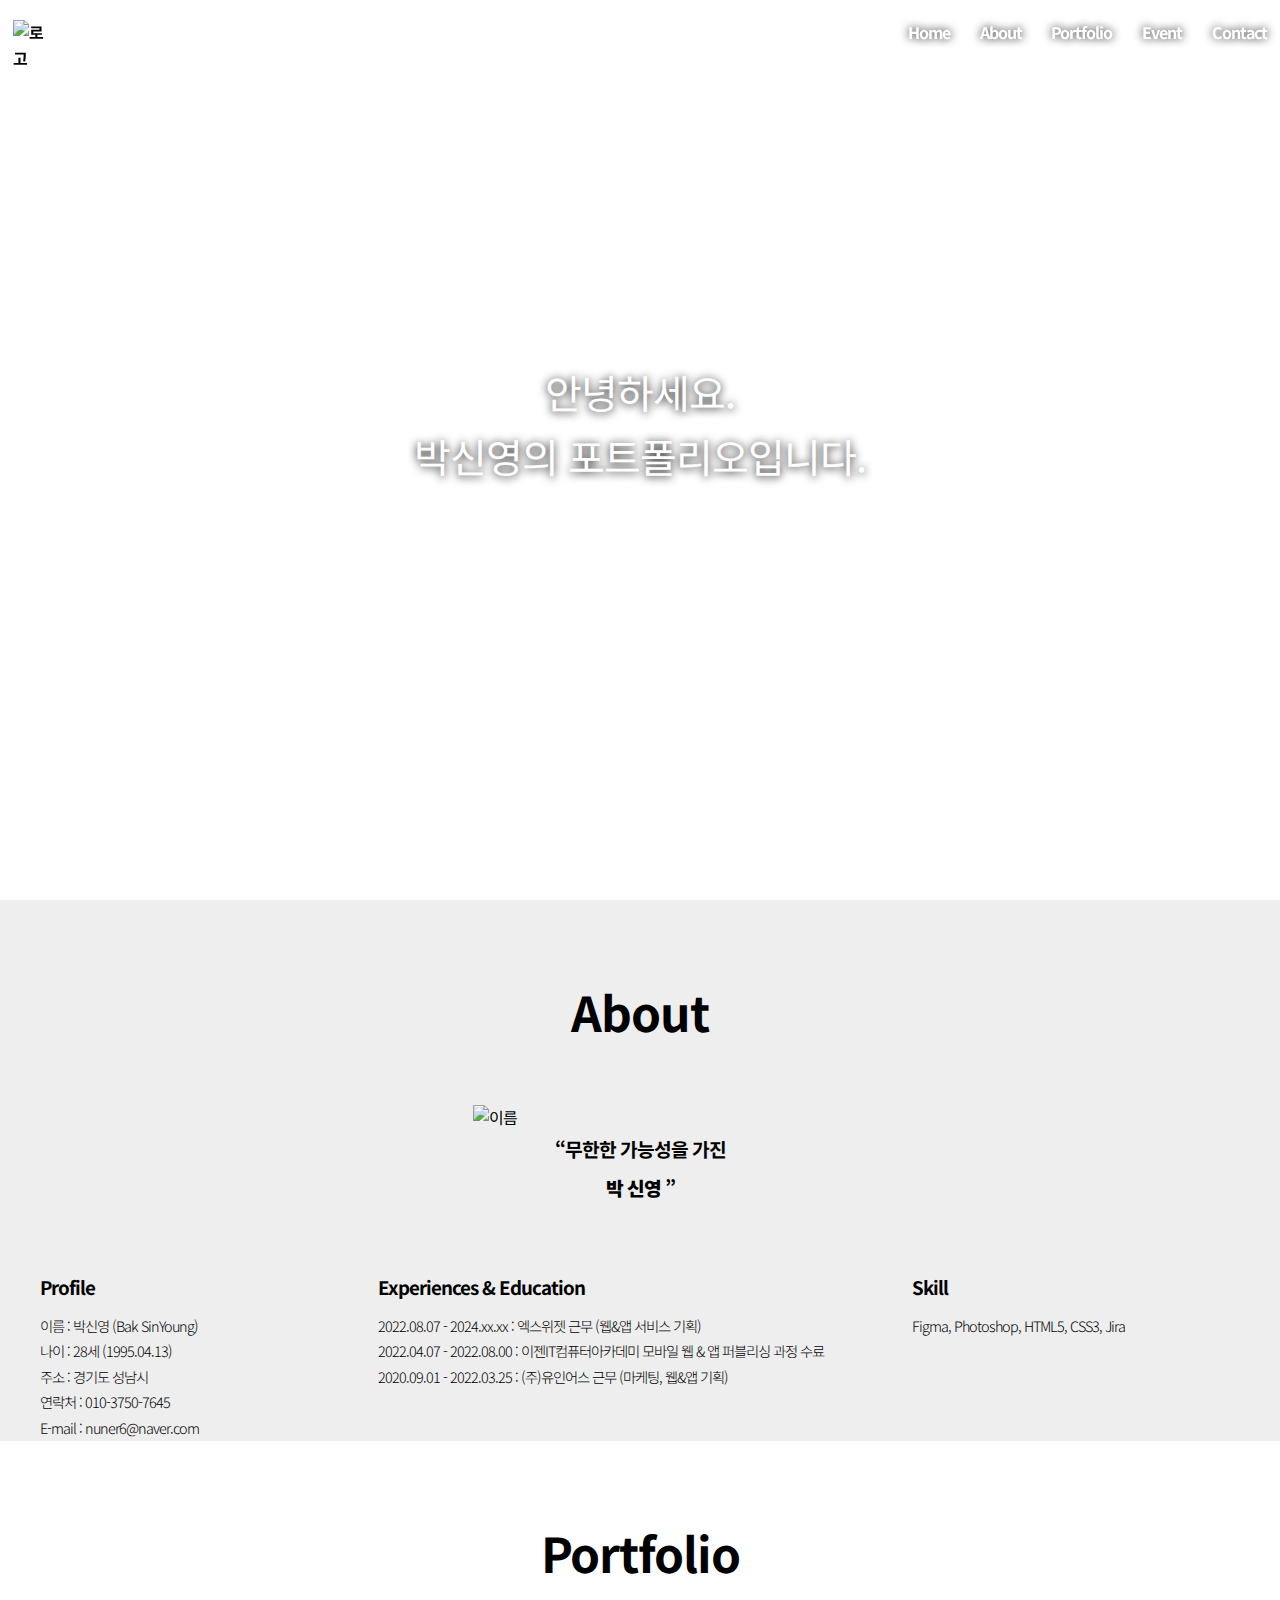
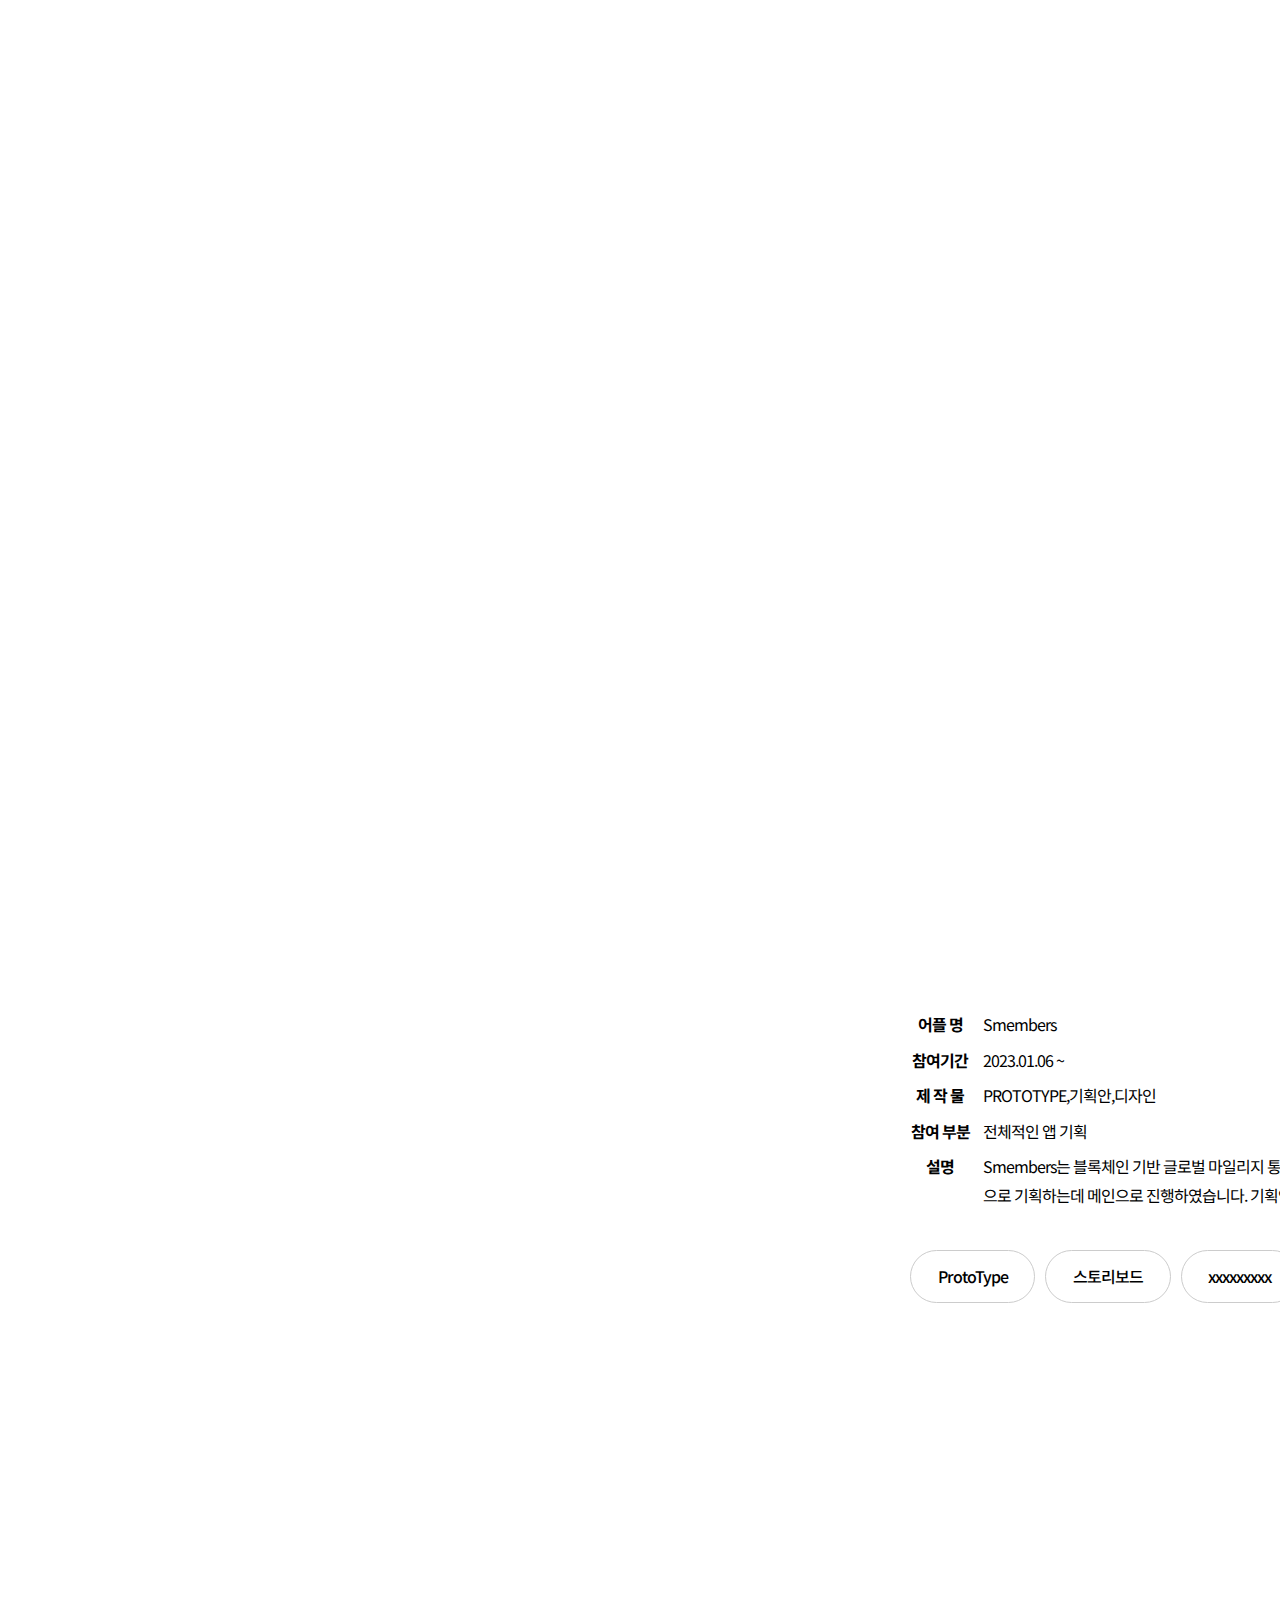
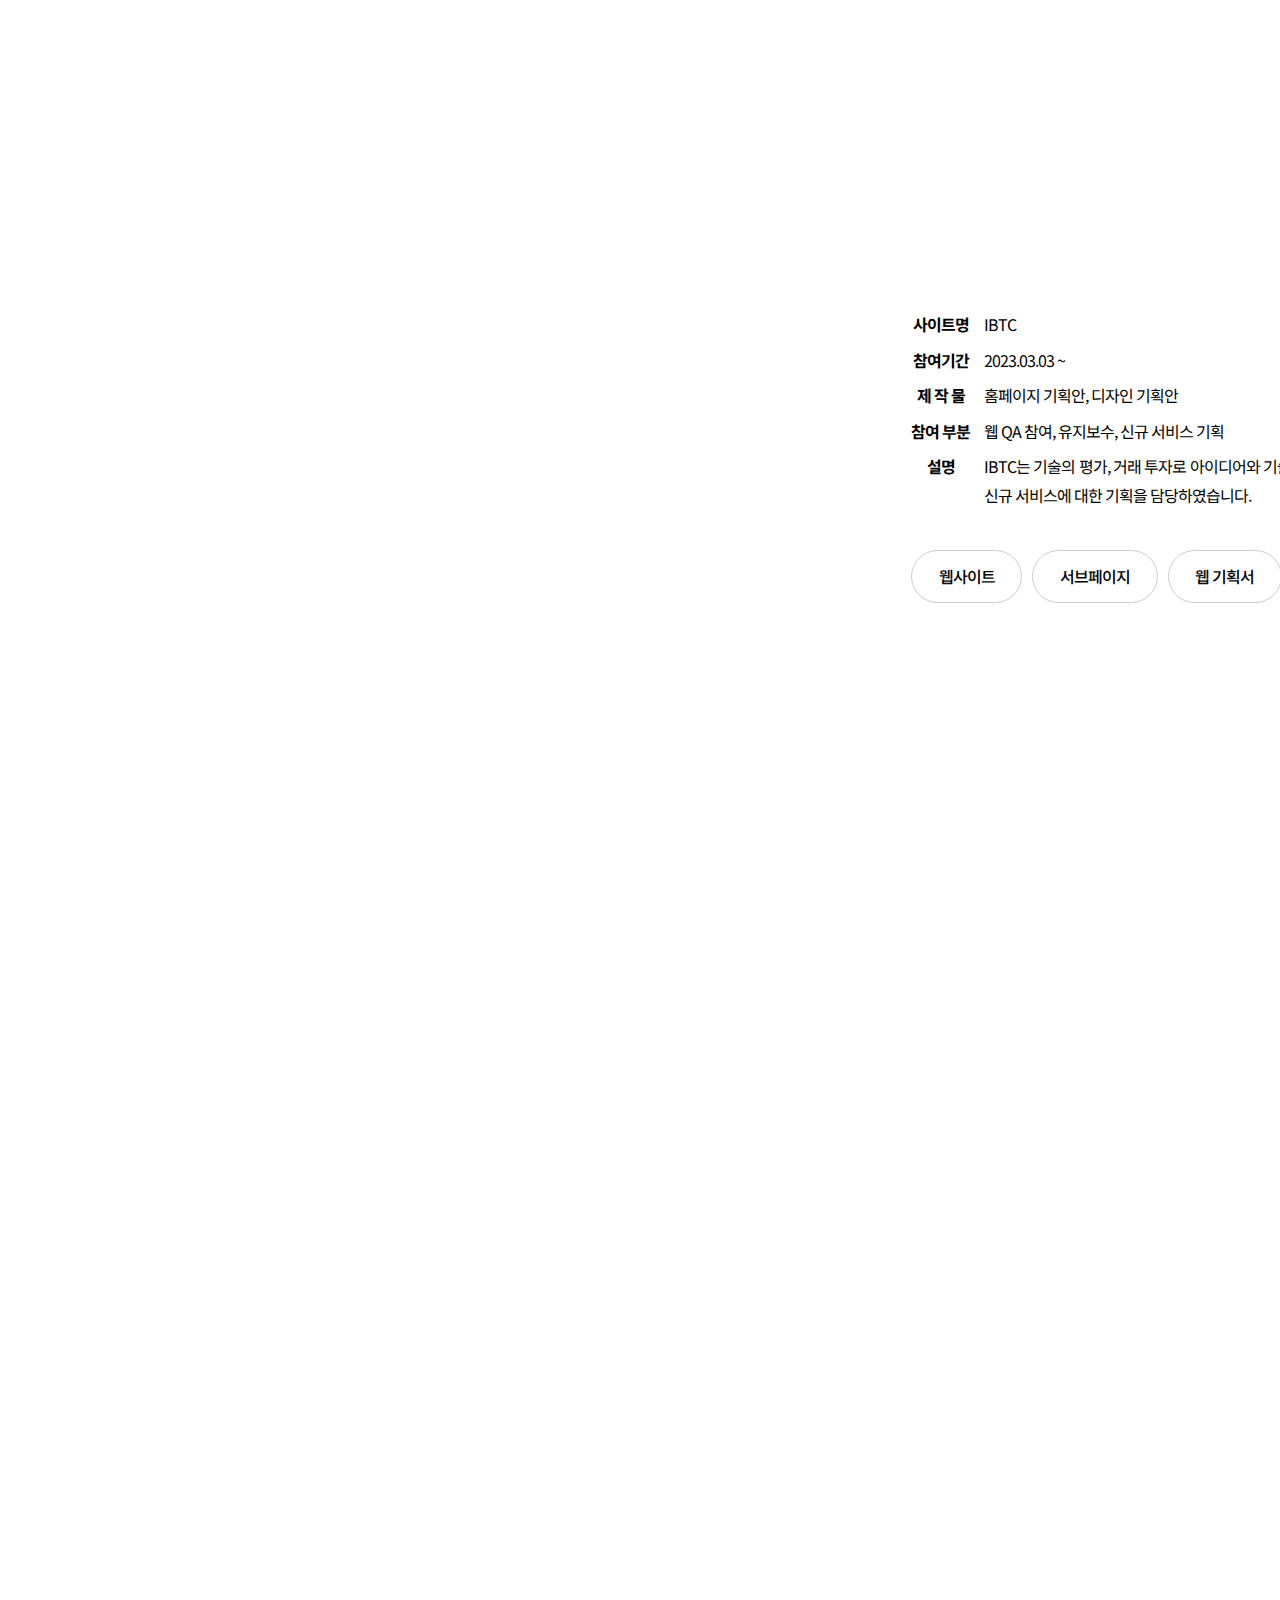
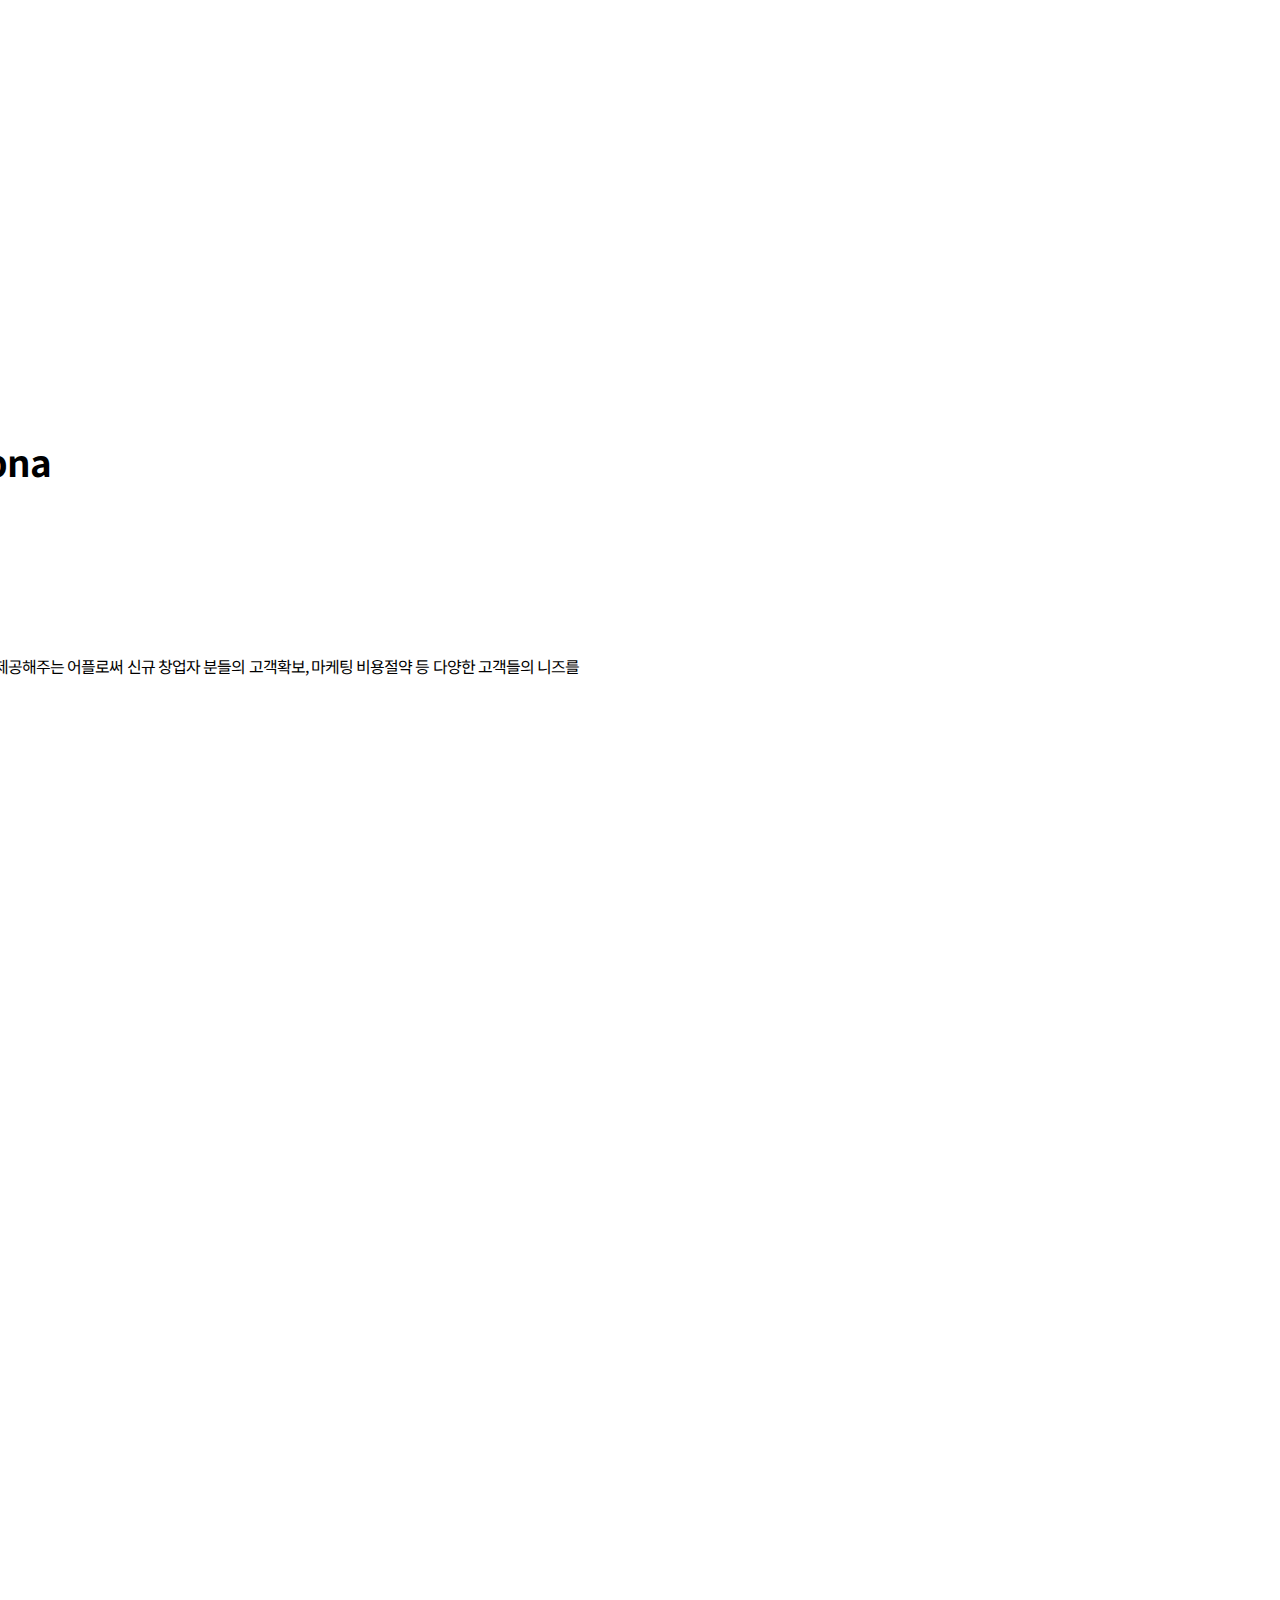
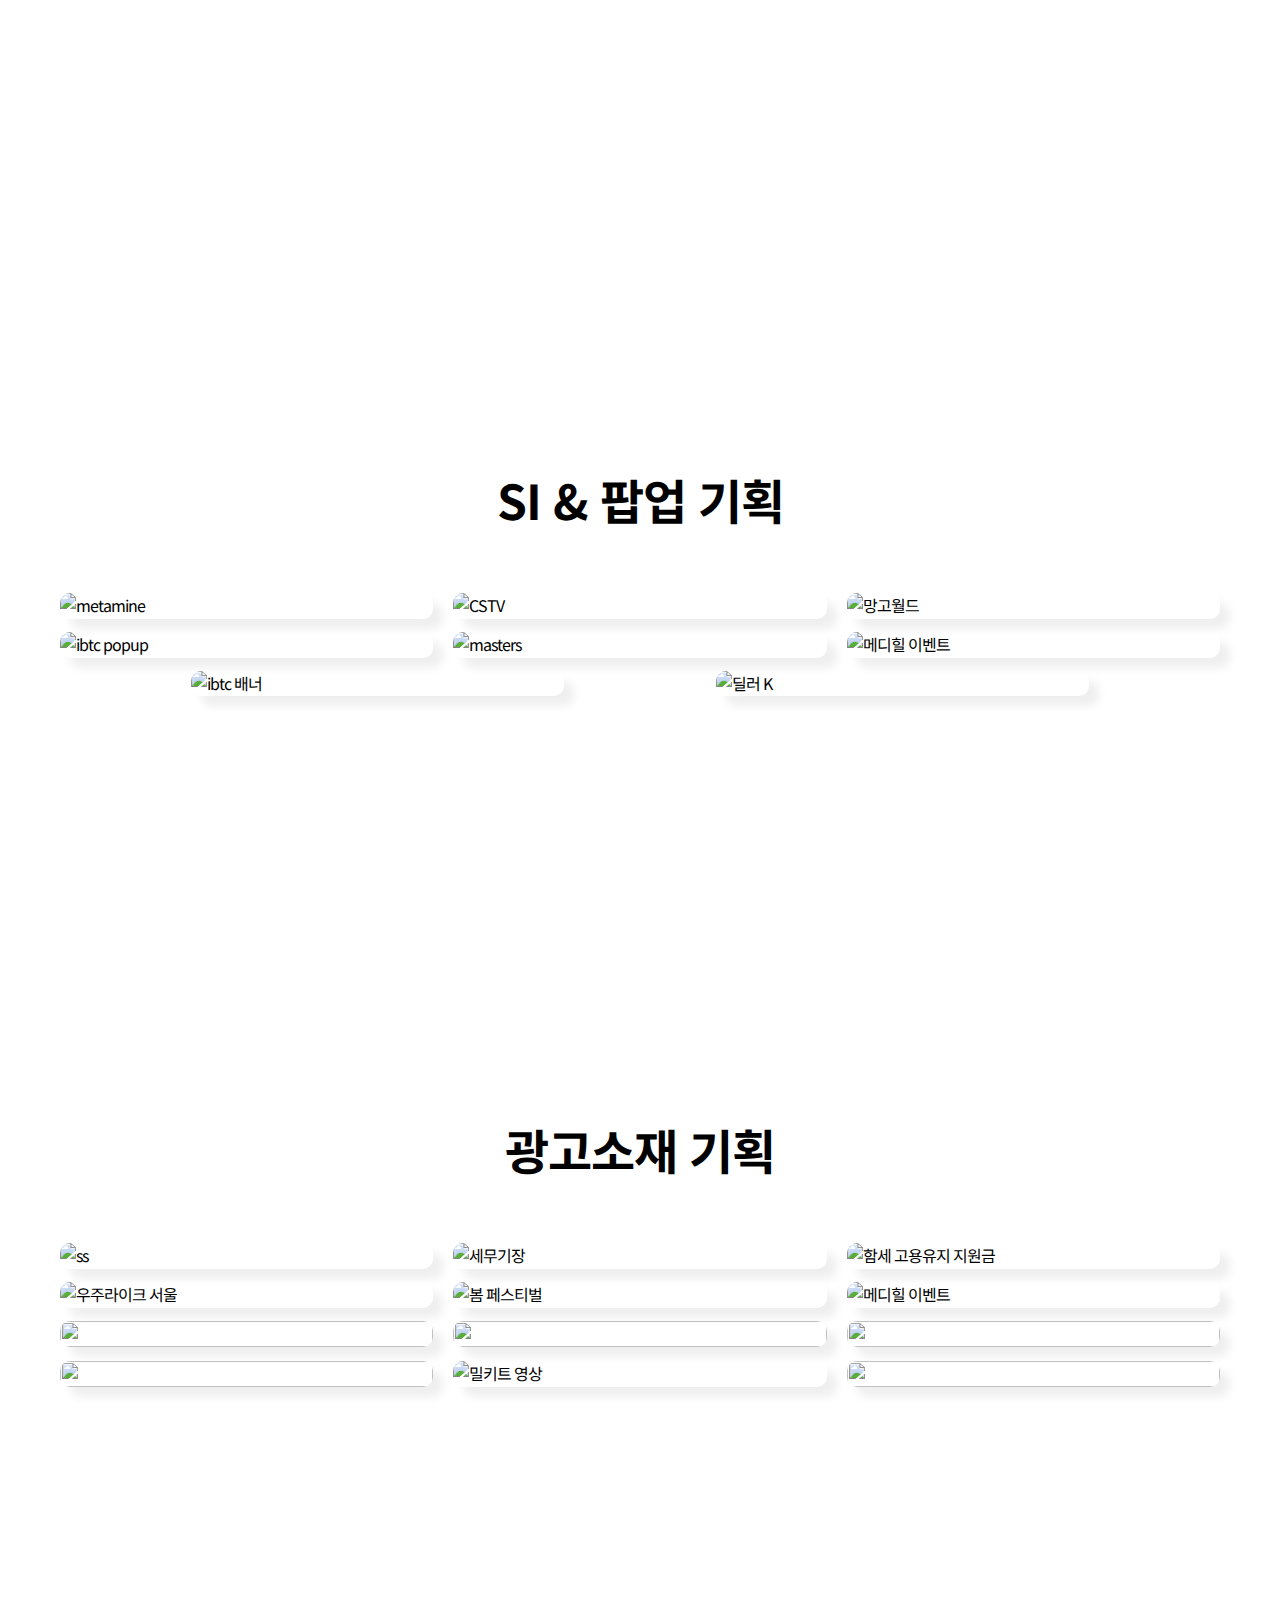
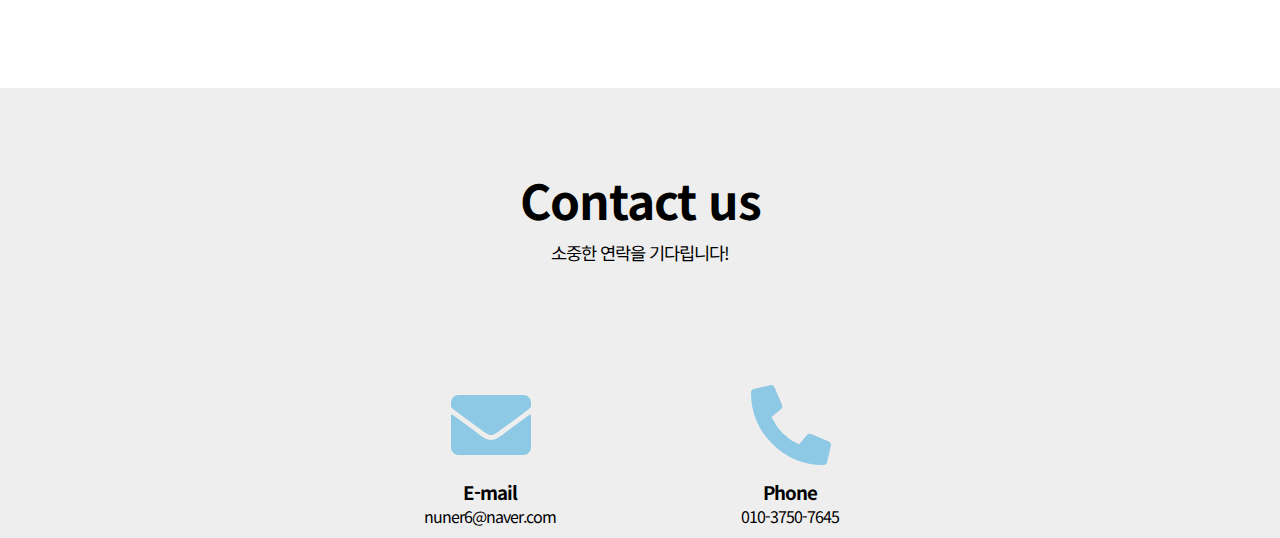
==== index.html @ b7c08f05 "Add files via upload" ====
<!DOCTYPE html>
<html lang="ko">
<head>
<meta charset="utf-8">
<meta name="viewport" content="width=device-width">
<title>박신영의 포트폴리오</title>
<script src="https://code.jquery.com/jquery-3.6.0.min.js"></script>
<script src="js/portfolio.js"></script>
<link rel="shortcut icon" href="#">
<link href="https://fonts.googleapis.com/css?family=Noto+Sans+KR:100,300,400,500,700,900&display=swap" rel="stylesheet">
<link rel="stylesheet" href="https://use.fontawesome.com/releases/v5.15.2/css/all.css">
<link rel="stylesheet" href="css/portfolio.css">
</head>
<body>
	<nav>
		<div>
			<div id="img">
			<img src="images/sylogo.png" alt="로고"></div>
			<button type="button" class="fas fa-bars"></button>
			<!--<button type="button" class="fas fa-times"></button>-->
			<div>
				<a href="#top">Home</a>
				<a href="#about">About</a>
				<a href="#portfolio">Portfolio</a>
				<a href="#event">Event</a>
				<a href="#contact">Contact</a>
			</div>
		</div>
	</nav>
	<header id="top">
		<div id="typing"></div>
		<div id="scroll">
			<i class="fas fa-chevron-down"></i>
			<a href="#about">Scroll</a>
		</div>
	</header>
	<section id="about" class="area">
		<h2>About</h2>
		<img src="images/me1.png" alt="이름">
		<p>
			<q>무한한 가능성을 가진 <br>
			<b>박 신영</b>
		</p>
		<div>
			<section>
				<h3>Profile</h3>
				<p>
					이름 : 박신영 (Bak SinYoung)<br>
					나이 : 28세 (1995.04.13)<br>
					주소 :  경기도 성남시 <br>
					연락처 : 010-3750-7645<br>
					E-mail : nuner6@naver.com
				</p>
			</section>
			<section>
				<h3>Experiences & Education</h3>
				<p>
					2022.08.07 - 2024.xx.xx : 엑스위젯 근무 (웹&앱 서비스 기획)<br>
					2022.04.07 - 2022.08.00 : 이젠IT컴퓨터아카데미 모바일 웹 & 앱 퍼블리싱 과정 수료<br>
					2020.09.01 - 2022.03.25 : (주)유인어스 근무 (마케팅, 웹&앱 기획)<br>
				</p>
			</section>
			<section>
				<h3>Skill</h3>
				<p> Figma, Photoshop, HTML5, CSS3, Jira</p>
			</section>
		</div>
	</section>



	<div id="portfolio" class="area">
		<h2>Portfolio</h2>
		<section id="leeum">
			<div>
				<h3>MasterBank</h3>
				<ul>
					<li>
						<b>어플 명</b>
						<span>MasterBank</span>
					</li>						
					<li>
						<b>참여기간</b>
						<span>2022.09.01 ~ </span>
					</li>
					<li>
						<b>제 작 물</b>
						<span> SB / 와이어프레임 </span>
					</li>
					<li>
						<b>참여 부분</b>
						<span>지수 서비스 신규 기획, 유지보수</span>
					</li>

					<li>
						<b>설명</b>
						<span> MasterBank는 ETH, MAS 등과 같은 다양한 코인을 쉽고, 안전하게 관리할 수 있는 안전한 지갑 서비스 플랫폼입니다. MasterBank 유지보수를 진행하였으며 신규 서비스인 지수서비스를 기획하였습니다. 지수서비스는 코인의 동향을 분석하고 예측하여, 투자와 판매에 도움을 줄 수 있는 서비스로 신규 기획하였습니다. 디자인팀, 개발팀과 협력하여  MasterBank 전체적인 부분에 참여하였습니다. 앱 관리와 유지보수를 메인으로 담당하였습니다.</span><br>						
					</li>					
				</ul>
				<nav>
					<a href="https://www.figma.com/file/wlq0mhAffHKRCqcRz8lfX1/masterbank?type=design&node-id=411-32487&mode=design&t=9jCy2kjQyoay8LPe-0" target="_blank">스토리 보드</a>
					<!--
					<a href="images/frame.jpg" target="_blank">플로우차트</a>
					-->
					<a href="https://play.google.com/store/search?q=%EB%A7%88%EC%8A%A4%ED%84%B0%EB%B1%85%ED%81%AC&c=apps&hl=ko-KR" onclick="window.open(this.href, 'win1', 'top=50, left=200 , width=414, height=736, toolbar=no, scrollbars=no, resizable=yes'); return false;"   onkeypress="this.onclick()">모바일앱 바로가기</a>
				<!--
					<a href="aa.pdf" target="_blank" onclick="window.open(this.href, 'win1', 'top=50, left=200 , width=600, height=900, toolbar=no, scrollbars=no, resizable=yes'); return false;"   onkeypress="this.onclick()">파트너 제안서</a>
				-->
				</nav>
			</div>
			<div>
				<img src="images/master.png" alt="마스터뱅크 ">
			</div>			
		</section>


		<section id="burts">
			<div>
				<img src="images/smembers.png" alt="smembers">
			</div>
			<div>
				<h3>Smembers</h3>
				<ul>
					<li>
						<b>어플 명</b>
						<span>Smembers</span>
					</li>
					<li>
						<b>참여기간</b>
						<span>2023.01.06 ~ </span>
					</li>
					<li>
						<b>제 작 물</b>
						<span>PROTOTYPE,기획안,디자인</span> 
					</li>
					<li>
						<b>참여 부분</b>
						<span>전체적인 앱 기획</span>
					</li>
					<li>
						<b>설명</b>
						<span>Smembers는 블록체인 기반 글로벌 마일리지 통합 프로젝트입니다. 소비 금액의 일부를 적립받아 전 세계 가맹점에서 쉽게 사용할 수 있습니다. 웹으로 제공하던 서비스를 App 버전으로 기획하는데 메인으로 진행하였습니다. 기획안, 플로우차트, 프로토타입 제작에 메인으로 진행하였습니다.   </span>
					</li>
				</ul>
				<nav>
					<a href="https://www.figma.com/proto/Uy6iWGlb81XHIiugzXkNtm/smembers?type=design&node-id=167-7218&t=Fb5WGXqCwdjoARdz-0&scaling=contain&page-id=400%3A6633" target="_blank">ProtoType</a>
					<a href="https://www.figma.com/file/Uy6iWGlb81XHIiugzXkNtm/smembers?type=design&node-id=594-22178&mode=design&t=FEyuDhGes3vG5xGI-0" target="_blank">스토리보드 </a>		
					<a href="images/wire.jpg">xxxxxxxxx</a>
					<a href="hs.pdf">xxxxx</a>
				</nav>
			</div>
		</section>

	


		<section id="burts2">
			<div>
				<img src="images/IBTC.png" alt="metamine">
			</div>
			<div>
				<h3>IBTC</h3>
				<ul>
					<li>
						<b>사이트명</b>
						<span>IBTC</span>
					</li>
					<li>
						<b>참여기간</b>
						<span>2023.03.03 ~ </span>
					</li>
					<li>
						<b>제 작 물</b>
						<span>홈페이지 기획안, 디자인 기획안</span>
					</li>
					<li>
						<b>참여 부분</b>
						<span>웹 QA 참여, 유지보수, 신규 서비스 기획 </span>
					</li>
					<li>
						<b>설명</b>
						<span>IBTC는 기술의 평가, 거래 투자로 아이디어와 기술을 실현시킬 수 있는 서비스를 제공하는 글로벌 기술 시장 플랫폼 입니다. 개발팀과 함께 QA를 진행하고 유지보수에 참여하였으며 신규 서비스에 대한 기획을 담당하였습니다. </span>
					</li>
				</ul>
				<nav>
					<a href="https://ibtc.it/main" target="_blank">웹사이트</a>
					<a href="images/PC1.jpg" target="_blank">서브페이지 </a>		
					<a href="hs.pdf"  target="_blank">웹 기획서</a>
				</nav>
			</div>
		</section>


		
		<section id="tae">
			<div>
				<h3>NCOP</h3>
				<ul>
					<li>
						<b>사이트 명</b>
						<span>NCOP </span>
					</li>
					<li>
						<b>참여기간</b>
						<span>2023.10.29 ~ </span>
					</li>
					<li>
						<b>제 작 물</b>
						<span>NCOP 홈페이지</span>
					</li>
					<li>
						<b>참여 부분</b>
						<span>유지 보수, 웹 기획, 어드민 기획</span>
					</li>
					<li>
						<b>설명</b>
						<span>NCOP는 미술 작품을 NFT로 구매할 수 있는 웹 사이트입니다. 디자인 리뉴얼에 참여하였고, 어드민 기획에 참여하였습니다. 상품 등록과 정보에 대한 관리와 웹 유지보수를 진행하였습니다.</span>
					</li>
				</ul>
				<nav>
					<a href="http://ncop.io/index.html" target="_blank">NCOP 홈페이지</a>
				<!--	<a href="images/Hinfo.jpg" target="_blank">함세무 안내서</a>
					<a href="images/uinus_info.jpg" onclick="window.open(this.href, 'win1', 'top=50, left=500 , width=500, height=1000, toolbar=yes, scrollbars=no, resizable=yes'); return false;"   onkeypress="this.onclick()">유인어스 안내서</a>
					-->
				</nav>
			</div>
			<div>
				<img src="images/ncop.png" alt="NCOP">
			</div>
		</section>

		<section id="asas">
			<div>
				<h3>Shipna</h3>
				<ul>
					<li>
						<b>어플 명</b>
						<span>창업이 쉬워지는 순간 Shipna</span>
					</li>						
					<li>
						<b>제작기간</b>
						<span>2020.12.20 - 2021.07.07</span>
					</li>
					<li>
						<b>제 작 물</b>
						<span>BI / 와이어프레임 / 화면정의서 / 파트너제안서</span>
					</li>
					<li>
						<b>참여 부분</b>
						<span>서비스 컨셉과 로고, 색상, UI/UX, 앱 기획 전체</span>
					</li>

					<li>
						<b>설명</b>
						<span>프리미엄 전문가 매칭 플랫폼 '쉽네'. 경영부터 확장까지 사업에 필요한 모든 서비스를 제공해주는 어플로써 신규 창업자 분들의 고객확보, 마케팅 비용절약 등 다양한 고객들의 니즈를 충족시키기 위해 만들어졌습니다. 앱 기획에 전체적인 부분에 메인으로 참여했습니다. </span><br>						
					</li>					
				</ul>
				<nav>
					<a href="shipnaBI.pdf" target="_blank">BI</a>
					<a href="images/frame.jpg" target="_blank">플로우차트</a>
					<a href="https://www.shipna.co.kr/" onclick="window.open(this.href, 'win1', 'top=50, left=200 , width=414, height=736, toolbar=no, scrollbars=no, resizable=yes'); return false;"   onkeypress="this.onclick()">모바일앱 바로가기</a>
					<a href="aa.pdf" target="_blank" onclick="window.open(this.href, 'win1', 'top=50, left=200 , width=600, height=900, toolbar=no, scrollbars=no, resizable=yes'); return false;"   onkeypress="this.onclick()">파트너 제안서</a>
				</nav>
			</div>
			<div>
				<img src="images/portfolio-1.jpg" alt="포트폴리오 ">
			</div>			
		</section>


		<section id="burts3">
			<div>
				<img src="images/portfolio.jpg" alt="포트폴리오">
			</div>
			<div>
				<h3>함께해요 세무</h3>
				<ul>
					<li>
						<b>사이트명</b>
						<span>함께해요 세무</span>
					</li>
					<li>
						<b>제작기간</b>
						<span>2020.12.21 - 2021.01.28</span>
					</li>
					<li>
						<b>제 작 물</b>
						<span>메인 페이지/ 서브페이지 (무료 법인설립, 고용지원금, 안내페이지)</span>
					</li>
					<li>
						<b>참여 부분</b>
						<span>서비스 유지보수, 웹 기획, 컨셉 기획</span>
					</li>
					<li>
						<b>설명</b>
						<span>세무라는 단어에서 주는 딱딱한 이미지를 벗어나기 위해 친근하고 활기찬 느낌의 초록색을 주조색으로 선정하였고, 신뢰있는 느낌을 주기 위해 일러스트 사용을 자제하고 실제 인물의 사진을 활용하여 기획하였습니다. 서비스에 전체 기획과 웹 유지보수, 콘텐츠 기획을 담당했습니다.</span>
					</li>
				</ul>
				<nav>
					<a href="images/PC.png" target="_blank">웹사이트 확인</a>
					<a href="images/PC1.jpg" target="_blank">서브페이지 </a>		
					<a href="images/wire.jpg" target="_blank">웹 레이아웃</a>
					<a href="hs.pdf" target="_blank">웹 기획서</a>
				</nav>
			</div>
		</section>
	</div>





<!-- SI 기획안 -->

	<section id="event" class="area">	
		<h2>SI & 팝업 기획</h2>
		<div>
			
			<div>
				<img src="images/mine.jpg" alt="metamine">
				<p>
					<i class="fas fa-search"></i>
					<b>자세히보기</b>
				</p>
			</div>	
			<div>
				<img src="images/cstv.jpg" alt="CSTV">
				<p>
					<i class="fas fa-search"></i>
					<b>자세히보기</b>
				</p>
			</div>
			<div>
				<img src="images/mango.jpg" alt="망고월드">
				<p>
					<i class="fas fa-search"></i>
					<b>자세히보기</b>
				</p>
			</div>
			<div>
				<img src="images/ibtcpo.jpg" alt="ibtc popup">
				<p>
					<i class="fas fa-search"></i>
					<b>자세히보기</b>
				</p>
			</div>
			<div>
				<img src="images/masters.jpg" alt="masters">
				<p>
					<i class="fas fa-search"></i>
					<b>자세히보기</b>
				</p>
			</div>
			<div>
				<img src="images/ncoppo.jpg" alt="메디힐 이벤트">
				<p>
					<i class="fas fa-search"></i>
					<b>자세히보기</b>
				</p>
			</div>
			<div>
				<img src="images/ibtcpro.jpg" alt="ibtc 배너">
				<p>
					<i class="fas fa-search"></i>
					<b>자세히보기</b>
				</p>
			</div>
			
			<div>
				<img src="images/8sm.jpg" alt="딜러 K">
				<p>
					<i class="fas fa-search"></i>
					<b>자세히보기</b>
				</p>
			</div>
			
		</div>		
	</section>


<!-- 광고 소재 기획안-->

<section id="event" class="area">	
	<h2>광고소재 기획</h2>
	<div>
		
		<div>
			<img src="images/1sm.jpg" alt="ss">
			<p>
				<i class="fas fa-search"></i>
				<b>자세히보기</b>
			</p>
		</div>	
		<div>
			<img src="images/2sm.jpg" alt="세무기장">
			<p>
				<i class="fas fa-search"></i>
				<b>자세히보기</b>
			</p>
		</div>
		<div>
			<img src="images/3sm.jpg" alt="함세 고용유지 지원금">
			<p>
				<i class="fas fa-search"></i>
				<b>자세히보기</b>
			</p>
		</div>
		<div>
			<img src="images/4sm.jpg" alt="우주라이크 서울">
			<p>
				<i class="fas fa-search"></i>
				<b>자세히보기</b>
			</p>
		</div>
		<div>
			<img src="images/5sm.jpg" alt="봄 페스티벌">
			<p>
				<i class="fas fa-search"></i>
				<b>자세히보기</b>
			</p>
		</div>
		<div>
			<img src="images/6sm.jpg" alt="메디힐 이벤트">
			<p>
				<i class="fas fa-search"></i>
				<b>자세히보기</b>
			</p>
		</div>
		<div>
			<img src="images/7sm.jpg" alt="">
			<p>
				<i class="fas fa-search"></i>
				<b>자세히보기</b>
			</p>
		</div>
		<div>
			<img src="images/8sm.jpg" alt="">
			<p>
				<i class="fas fa-search"></i>
				<b>자세히보기</b>
			</p>
		</div>
		<div>
			<img src="images/9sm.jpg" alt="">
			<p>
				<i class="fas fa-search"></i>
				<b>자세히보기</b>
			</p>
		</div>			
		<div>
			<img src="images/10sm.jpg" alt="">
			<p>
				<i class="fas fa-search"></i>
				<b>자세히보기</b>
			</p>
		</div>
		<div id="media">
			<img src="images/11.jpg" alt="밀키트 영상">
			<!--<img src="images/1sm.jpg" alt="고용유지 지원금">-->
			<p>
				<i class="fas fa-search"></i>
				<b>자세히보기</b>
			</p>
		</div>	
	
		<div>
			<img src="images/12sm.jpg" alt="">
			<p>
				<i class="fas fa-search"></i>
				<b>자세히보기</b>
			</p>
		</div>

	</div>	
	<!--<span ><a href="design/index2.html" id="plue" target="_blank">더보기</a></span>	--> 
</section>


	<section id="contact" class="area">
		<h2>
			Contact us
			<b>소중한 연락을 기다립니다!</b>
		</h2>		
		<div>
			<section>
				<a class="fas fa-envelope" href="https://mail.naver.com"></a>
				<h3>E-mail</h3>
				<a href="https://mail.naver.com">nuner6@naver.com</a>
			</section>
			<section>
				<a class="fas fa-phone-alt" href="tel:010-3750-7645"></a>
				<h3>Phone</h3>
				<a href="tel:010-3750-7645">010-3750-7645</a>
			</section>
		</div>
	</section>
	<section id="popup">
		<h3>제목</h3>
		<img src="#" alt="#">
	</section>
	
			<div id="popup2">
					<video controls>
						<source src="media/aaa.mp4" type="video/mp4"></source>
					</video>
					<button type="button">닫기</button>
			</div>		
	
</body>
</html>
---- css/portfolio.css ----
@charset "utf-8";

/*공통*/
* {margin:0; padding:0; box-sizing:border-box;}
html {scroll-behavior:smooth;}
html,body {
	font:12pt/160% "Noto Sans KR", sans-serif; 
	letter-spacing:-0.75pt;
}
h2 {
	font-size:3rem; text-align:center; 
	margin-bottom:60pt;
}
img {display:block; max-width:100%;}
a {text-decoration:none;}

.area {
	min-height:50vh; padding-top:11vh;
}


/*상단 (고정되어 있는) 메뉴*/
body>nav {
		position:fixed; 
		width:100%; top:0;
		padding:15pt 10pt 10pt 10pt;
		font-weight:bold;
		z-index:3;		
}
body>nav>div {
	max-width:1490px; margin:auto;
	display:flex;
}
/*로고*/
body>nav img{
  width:40px;
}

body>nav #img {
	flex:1; 
	cursor: pointer;
	
}
/*휴대폰용: (햄버거+닫기)버튼*/
body>nav button.fas {
	display:none;
}
/*메뉴 각항목들*/
body>nav a {
	margin-left:20pt; color:white;
	text-shadow:0 0 10px black;
}

/*스크롤을 내리면 클래스 추가되어 어두운회색 배경색 생김*/
body>nav.act {background:#262626;}

/*상단 메뉴를 호버하면 색변경되면서 유지된다*/
body>nav a:hover, a.act {color:#00aeff; transform:scale(1.1);}


/*첫화면(헤더)*/
#top {
		height:100vh; 
		background:url("../images/bg4.jpg") no-repeat fixed center top / cover;
}
#typing {
		padding:40vh 1px 0 1px; color:white;
		text-align:center; font-size:2.5rem;
		height:60vh; 
		text-shadow:0 1px 10px black;
		line-height:160%;
}
#scroll{
		width:100px;
		margin:auto; margin-top:30vh;
		text-align:center;
}
#scroll i {
		font-size:2.5rem; color:white;
		display:block;
		animation:down 1s infinite;
}
@keyframes down{
	from	{transform:translateY(-10pt); opacity:0;}
	to 		{transform:translateY(0pt); opacity:1;}
}

#scroll a {color:white;}


/*about*/
#about {background:#eee;}
#about img {width:250pt; margin:auto;}
#about>p {max-width:150pt; margin:auto; text-align:center;}
#about q {
	font-size:1.2rem; font-weight:bold; line-height:200%;	
}
#about>div {
	display:flex; max-width:900pt; margin:auto;	
}
#about section:nth-child(1){flex:1; 	padding-right:10px;}
#about section:nth-child(2){flex:1.6; 	padding-right:10px;}
#about section:nth-child(3){flex:1;}
#about h3 	{margin:50pt 0 10pt 0; }
#about h3+p {font-size:0.9rem; font-weight:300;}


/*포트폴리오*/
#portfolio {
		max-width:1000pt; margin:auto; overflow:hidden; 
}
#portfolio>section {display:flex;}
#portfolio div {line-height:270%; text-align:center;}
#portfolio div:first-child {padding-right:30pt;}
#portfolio h3 {font-size:2.3rem; padding-bottom:20pt;}
#portfolio ul {list-style:none; margin-bottom:25pt;}
#portfolio li {
			display:flex; align-items:flex-start; 
			padding-bottom:5pt;
}
#portfolio b {
			flex-basis:55pt; line-height:180%;
			padding-right:10pt;
}
#portfolio span {
			display:block; flex:1; text-align:justify; 
			line-height:180%;
}
#portfolio nav {
			display:flex; 
}
#portfolio a {
		font-size:1rem; font-weight:500; 
		border:1pt solid #ccc; border-radius:20pt;
		color:black; padding:3pt 20pt; margin-right:10px;
		transition:0.5s; 
}

#portfolio a:hover {background:#555; color:white;}


/*첫번째 포폴 제외한 포폴들*/
#portfolio>section:not(#leeum){
	padding-top:28vh; min-height:100vh;
}

/*첫번째 포폴*/
#leeum {
	padding:10vh 0 18vh 0;
	transform:translateY(100px); opacity:0;
	transition:1s;
}
#leeum.act {transform:translateY(0px); opacity:1;}

/*두번째 포폴*/
#burts>div:first-child {
		transform:translateX(-450pt);/*왼쪽이동*/
		transition:3s;
}
#burts>div:last-child {
		transform:translateX(600pt);/*오른쪽이동*/
		transition:3s;
}
#burts.act>div {
	transform:translateX(0pt); /*두 div 제자리*/
}

/*세번째 포폴*/
#burts2>div:first-child {
	transform:translateX(-450pt);/*왼쪽이동*/
	transition:3s;
}
#burts2>div:last-child {
	transform:translateX(600pt);/*오른쪽이동*/
	transition:3s;
}
#burts2.act>div {
transform:translateX(0pt); /*두 div 제자리*/
}

/*네번째 포폴*/
#tae>div {
		transform:scale(0.5); opacity:0;
		transition:3s;
}
#tae.act>div {
	transform:scale(1); opacity:1;
}

/*다섯번째 포폴*/
#asas>div:first-child {
	transform:translateX(-450pt);/*왼쪽이동*/
	transition:3s;
}
#asas>div:last-child {
	transform:translateX(600pt);/*오른쪽이동*/
	transition:3s;
}
#asas.act>div {
transform:translateX(0pt); /*두 div 제자리*/
}

/*여섯번째 포폴*/
#burts3 {
	padding:10vh 0 18vh 0;
	transform:translateY(100px); opacity:0;
	transition:1s;
}
#burts3.act {transform:translateY(0px); opacity:1;}

/*******************/
/*이벤트*/
#event {
		max-width:900pt;  margin:auto; margin-bottom: 200px;
}
#event>div{
		display:flex; flex-wrap:wrap; justify-content:space-evenly;
}
#event>div>div {
		position:relative; width:280pt; margin-bottom:10pt;
		overflow:hidden; cursor:pointer;		
		/*박스 그림자 추가 부분 (김지영) */
		box-shadow: 10px 10px 10px  #efefef;
		border-radius: 10px;
}

/******
#event img {
		width:100%; height:100%; transition:0.5s;
}

#popup2 {
		position:fixed; border:10px solid red;
		width:100%; max-width:900px;
		left: calc((100% - 900px) / 2); 
		top:200px; z-index:1; 
		display:none;
		background:white; padding-bottom:20px;
		padding-right:20px;
}
#popup2 video { width:100%; margin-bottom:10px;}
#popup2 button {float:right;}
margin-top:10%;
*/



#event img {
		width:100%; height:100%; transition:0.5s;
}

#popup2 {
		position:fixed;
		width:100%; height:100vh;		
		top:0; z-index:1; 
		padding-bottom:20px;	
		background:rgba(0,0,0, 0.9);
		overflow:auto; 
		display:none;
}
#popup2 video { width:50vw; margin-top:10%; margin-left:25%;}
#popup2 button {float:right; margin-right:100vh; margin-top:10vh; border:1px solid white; background:black; color:white; width:50px; height:30px; cursor:pointer; font-size:1rem;}


/*********/

/*(돋보기+자세히보기)--호버*/

#event>div>div:hover img {transform:scale(1.1); }
#event>div>div:hover p	{opacity:1;}

#event>div>#media:hover button {transform:scale(1.1); }
#event>div>#media:hover p	{opacity:1;}
/*(돋보기+자세히보기)*/
#event p{
		position:absolute; width:100%; height:100%;
		top:0; background:rgba(0,0,0, 0.75);
		color:white; text-align:center; opacity:0;
		transition:0.5s;
}
/*돋보기*/
#event i {
		font-size:2rem; display:block; margin-top:40%;
}
/*****************/
/*팝업 -- 큰이미지 보기*/
#popup {
		position:fixed; top:0; width:100%; height:100vh;
		background:rgba(0,0,0, 0.9); z-index:2;
		overflow:auto; /*이미지(자식)가 클때 스크롤바(부모)가 생긴다*/
		display:none;
}
#popup h3 {
		background:#333; color:white;
		padding:15pt; text-align:center;
}
#popup img {margin:auto;}

/************/

#web {max-width:900pt; margin:auto; text-align:center;}

#web h2{margin-top:100pt; margin-bottom:0;}
#web span {display:block; margin:100px 0;}
#web span a { padding:10px; background:#262626; border-radius:30px; color:white;}

#web span a:hover {background:white; border:1px solid #262626; color:black;}

/*Contact us*/
#contact {background:#eee; }
#contact b {
		display:block; font-size:1.1rem;
		font-weight:400; padding-top:20pt;
}
#contact div {		
		max-width:600px; margin:auto; 
		display:flex; padding-top:30pt;
}
#contact section {flex:1; text-align:center;}
#contact .fas {
		font-size:5rem; color:#8dc8e4;
		padding-bottom:10pt;
}
#contact h3+a {color:black;}

/****************(최대넓이: 0~1000픽셀) ********************************/
@media(max-width:1024px){		
		#leeum {
			flex-direction:column-reverse;
			padding-bottom:0;
		}
		#burts {flex-direction:column;}
		#burts2 {flex-direction:column;}
		#tae  {flex-direction:column-reverse;}
		#asas {flex-direction:column;}
		#portfolio nav {padding-left:70px;}
}


/***********휴대폰 (최대넓이: 0~600픽셀) ***********/
@media(max-width:600px){
	h2 {
		font-size:2.5rem;
		margin:30pt 0; 
		width:100%; 
	}
	#top {background-size:auto 100vh;}
	#typing {font-size:2rem;}
	nav.act {
		padding:5pt; padding-top:10pt;		
		/*height:100vh;*/
	}
	body>nav>div {		
		padding:0 5pt; align-items:center;
		position:relative;
	}
	/*상단 왼쪽 이름 */
	body>nav p {
			margin-bottom:0pt;
	}
	/*햄버거+닫기 아이콘*/
	body>nav button.fas {
		font-size:1.3rem; padding:2px 5px;
		background:transparent; color:white;
		border:none; 
		display:block;
	}
	/*메뉴들부모*/
	body>nav>div div {
		position:absolute; top:60px; 
		width:100%;  display:none;
	}
	/*로고 때문에 추가한 부분*/
	#img {
		opacity: 0;
		
	}
	/*메뉴항목들*/
	body>nav a {
		margin:0; display:block; padding: 10px;	
		color:#aaa;
	}	
	/*메뉴항목을 터치할때*/
	body>nav a:hover, a.act {
		margin-left:40px;
	}
	#about div {		
		flex-direction:column; padding:10pt; 
	}
	/*내사진(휴대폰)*/
	#about img {width:50%; margin:auto;}
	
	#portfolio {padding:10px; margin-top:50pt;}
	#portfolio h3 {
			padding-top:30pt; font-size:1.7rem;
	}
	#portfolio div {padding:0;}
	#portfolio div:first-child {padding-right:0pt;}
	#portfolio nav {padding-left:0px; justify-content:center;}
	#portfolio a {
			padding:0 3pt; font-size:0.85rem; 
			border-radius:15pt; margin-right:0;
	}	
	#portfolio nav a:not(:last-child) {margin-right:3px;}
	#leeum>div:first-child {padding-top:30pt;}	
	
	
	#popup2 video {border:10px solid white; width:60vw; margin-top:60%; margin-left:18%;}
	#popup2 button {
		float:right; margin-right:23vh; margin-top:5vh; border:1px solid white; 
		background:black; color:white; width:50px; height:30px; cursor:pointer; font-size:1rem;
	
	}
	
	
	
	
}
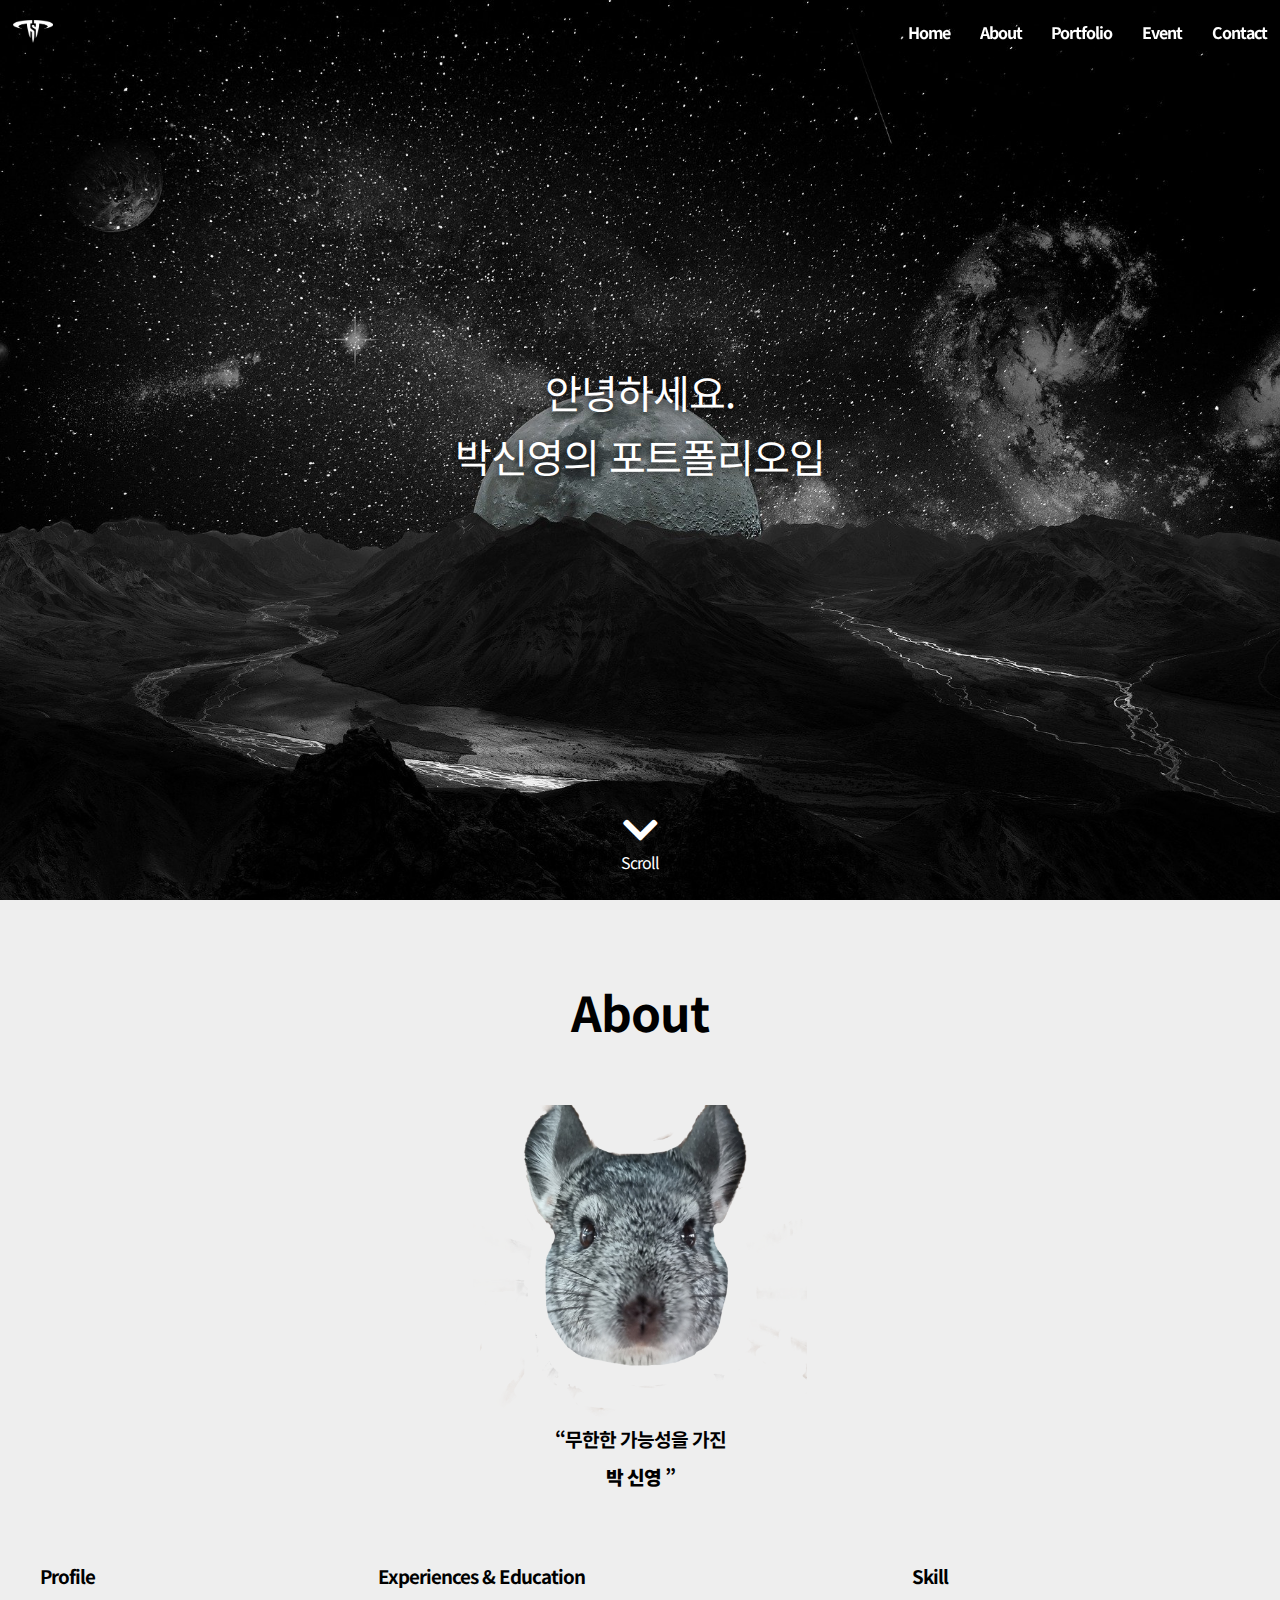
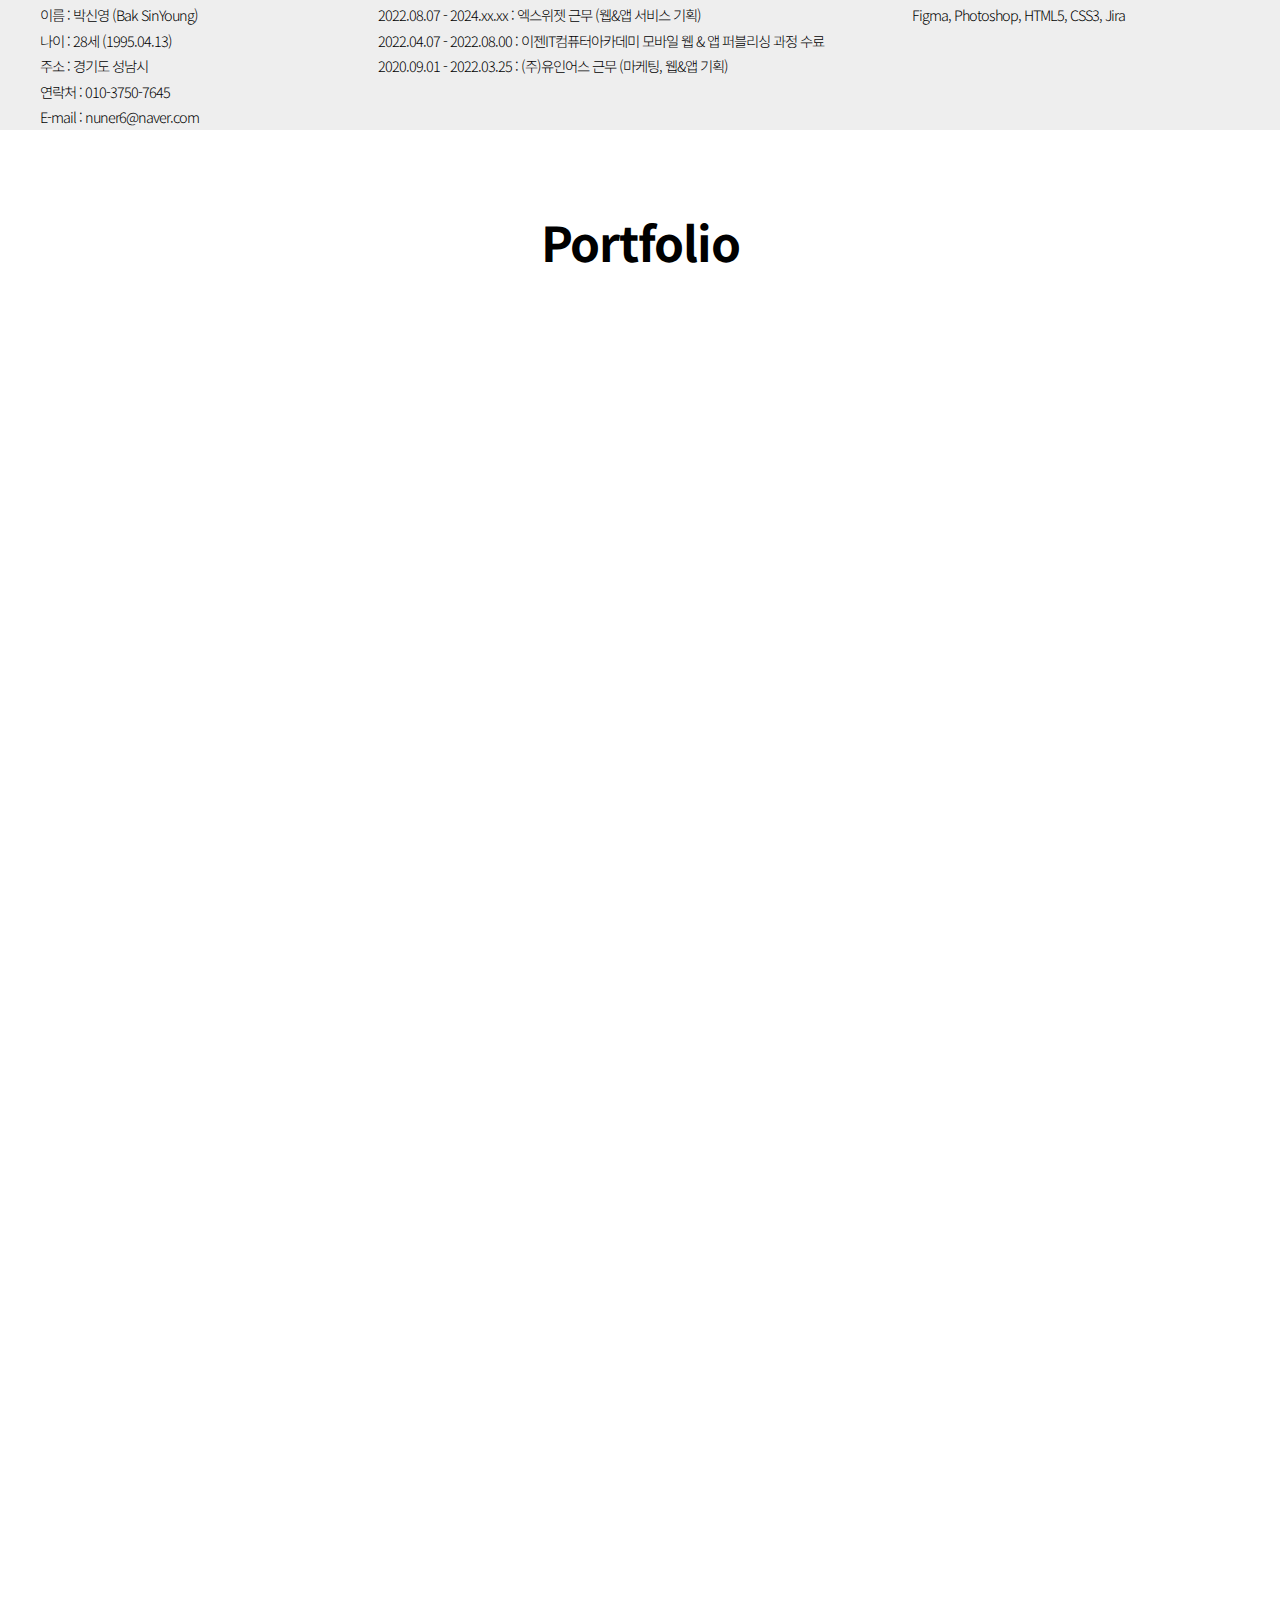
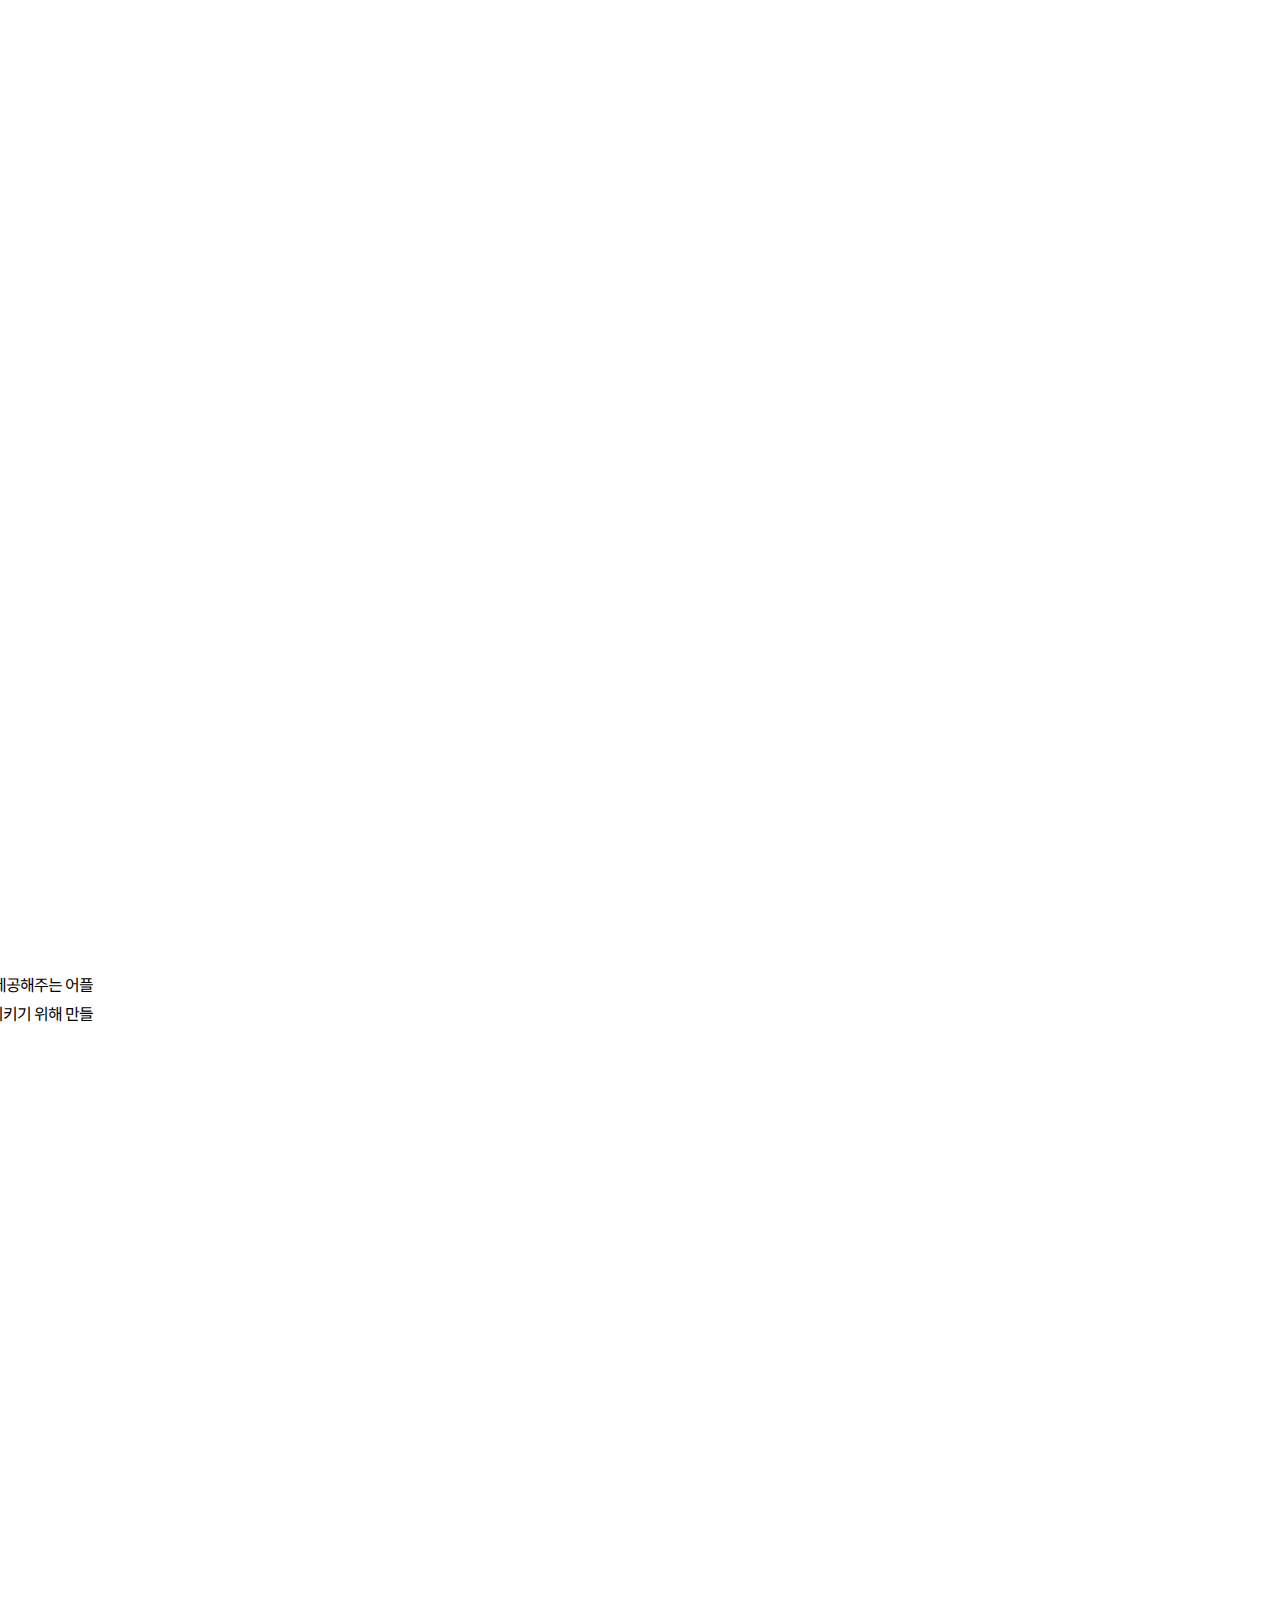
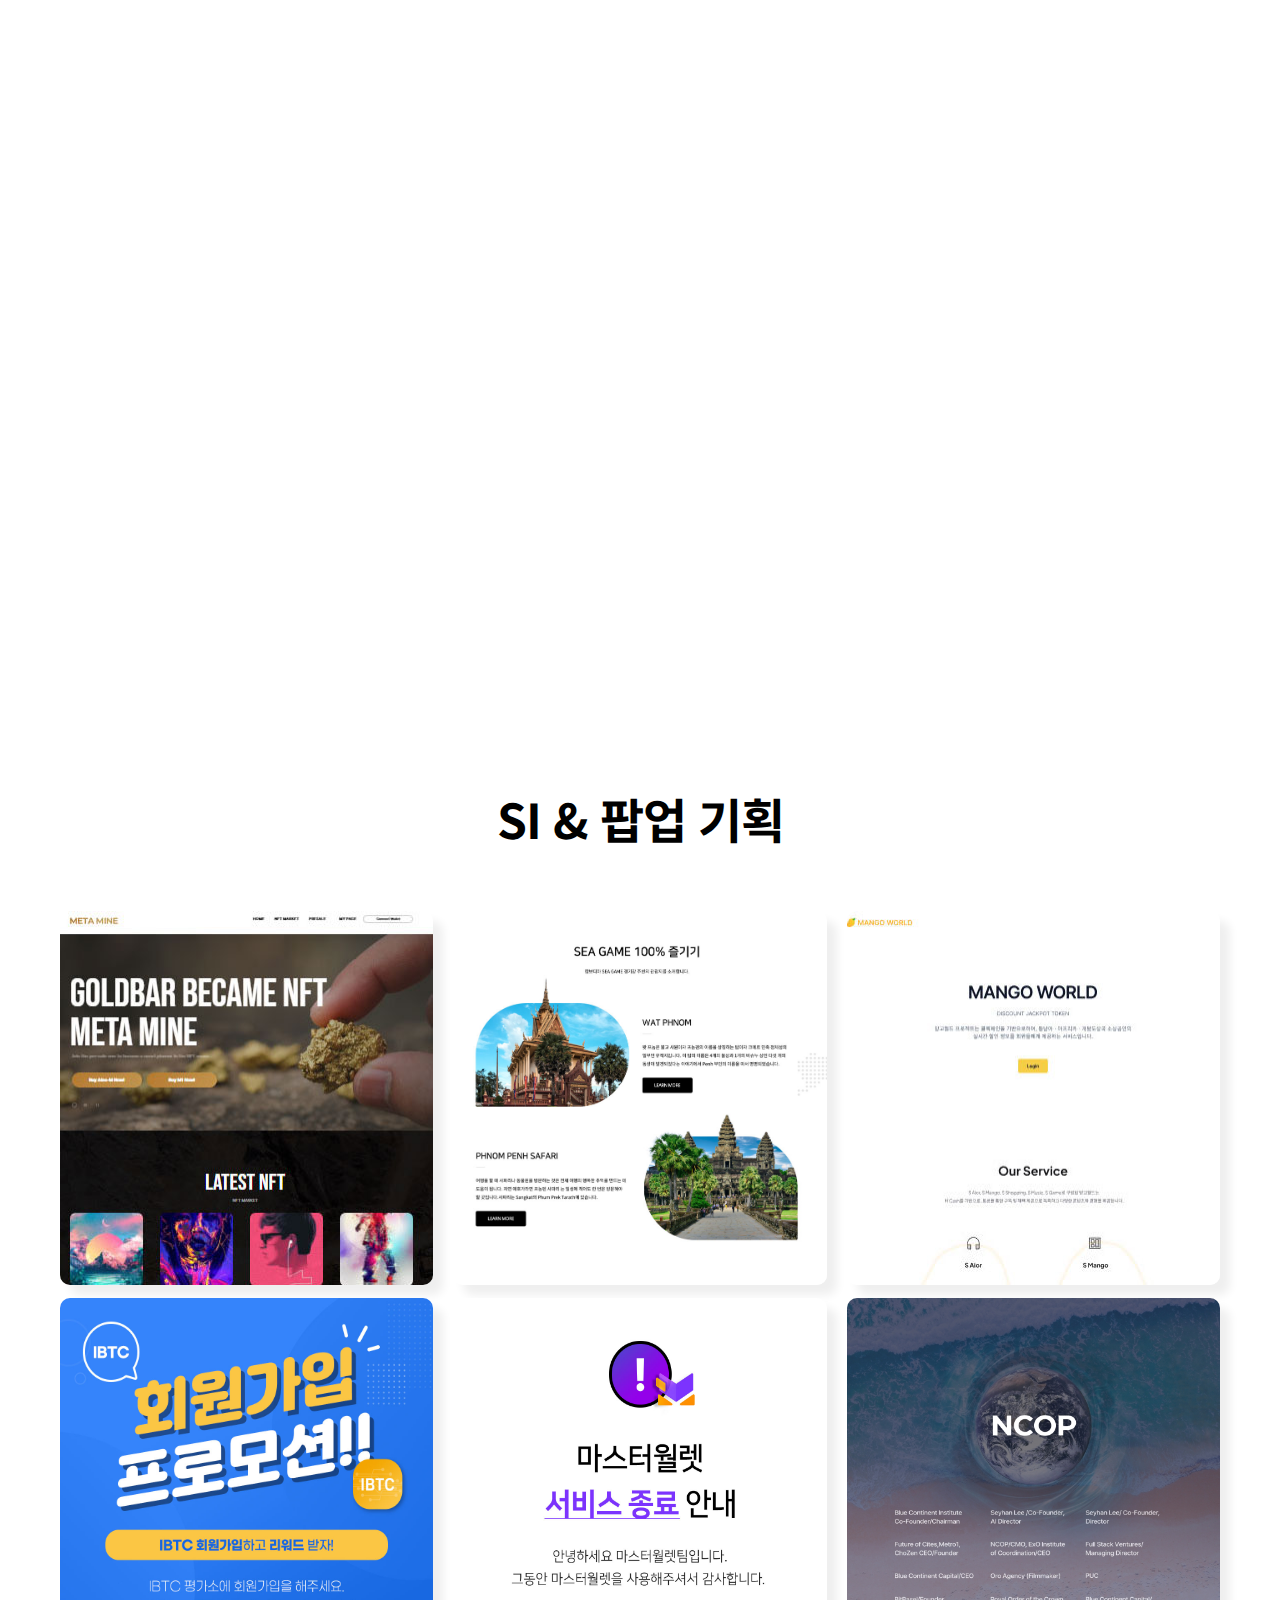
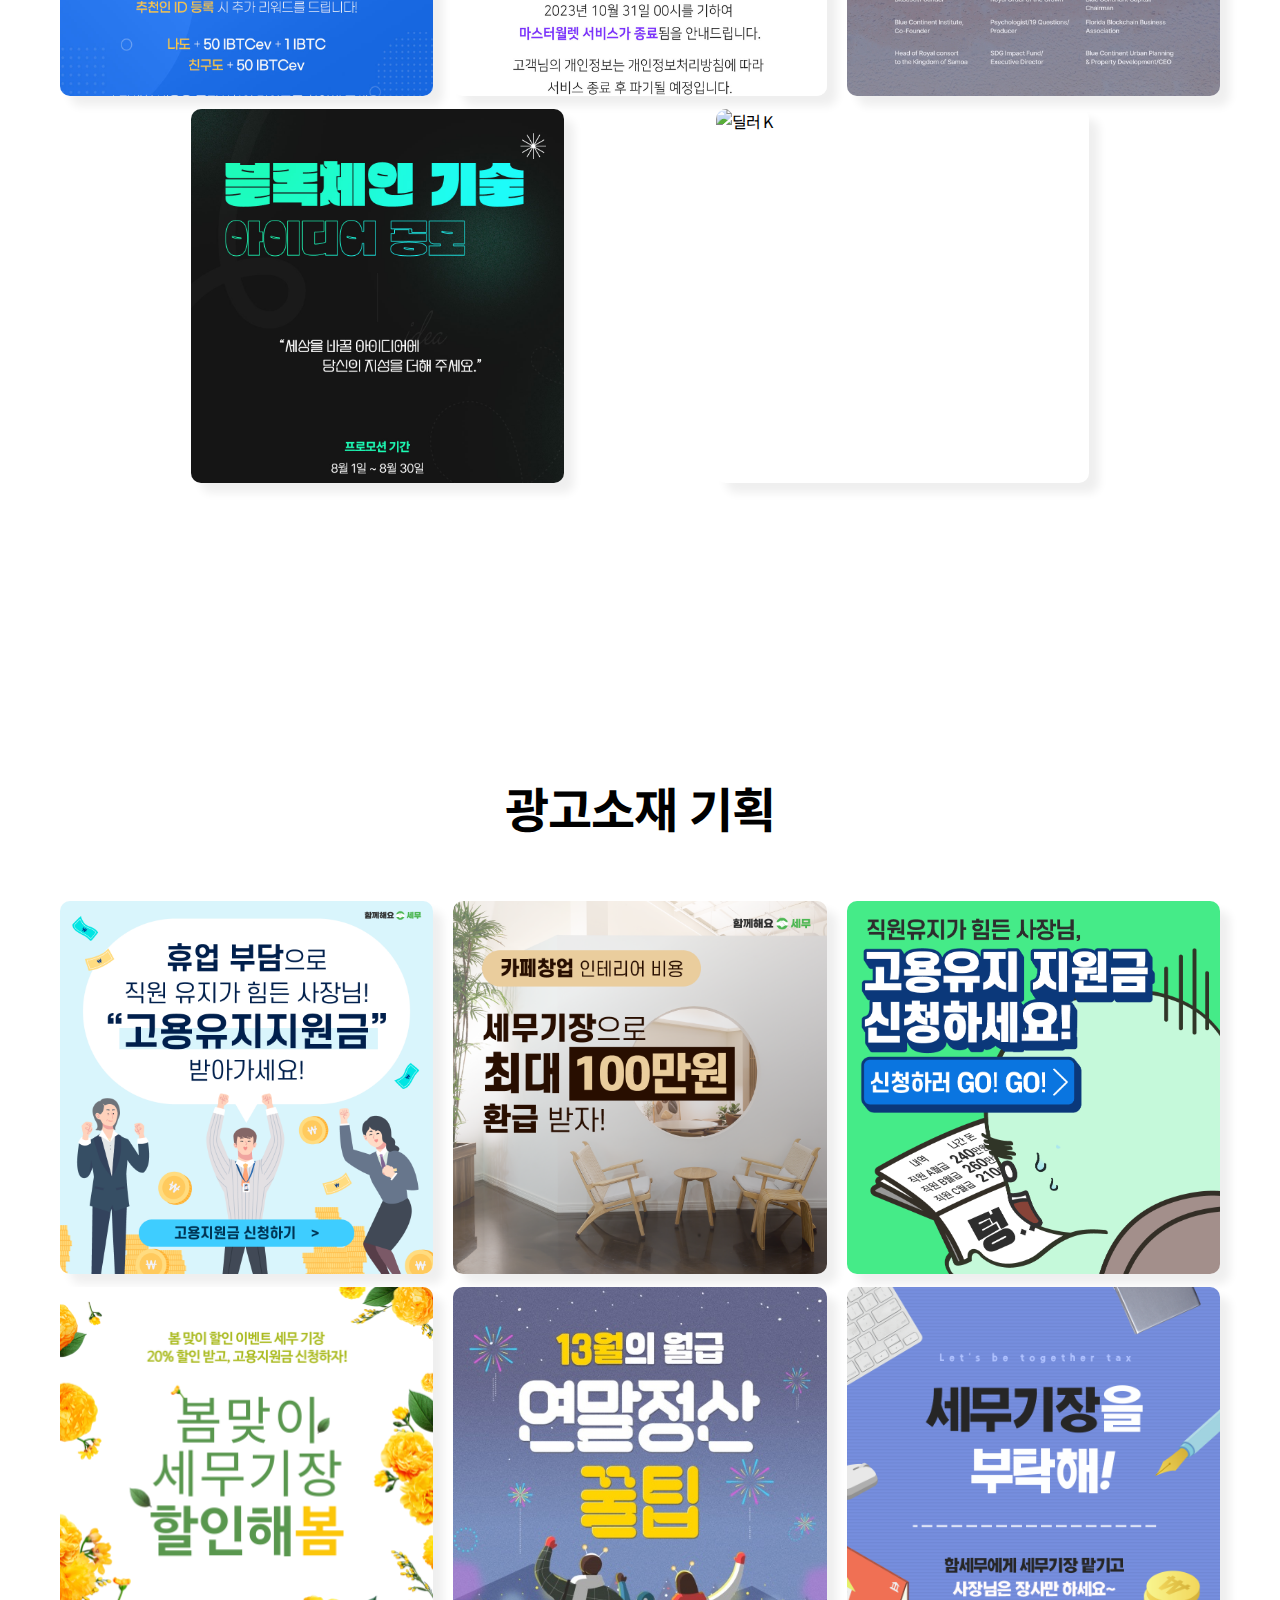
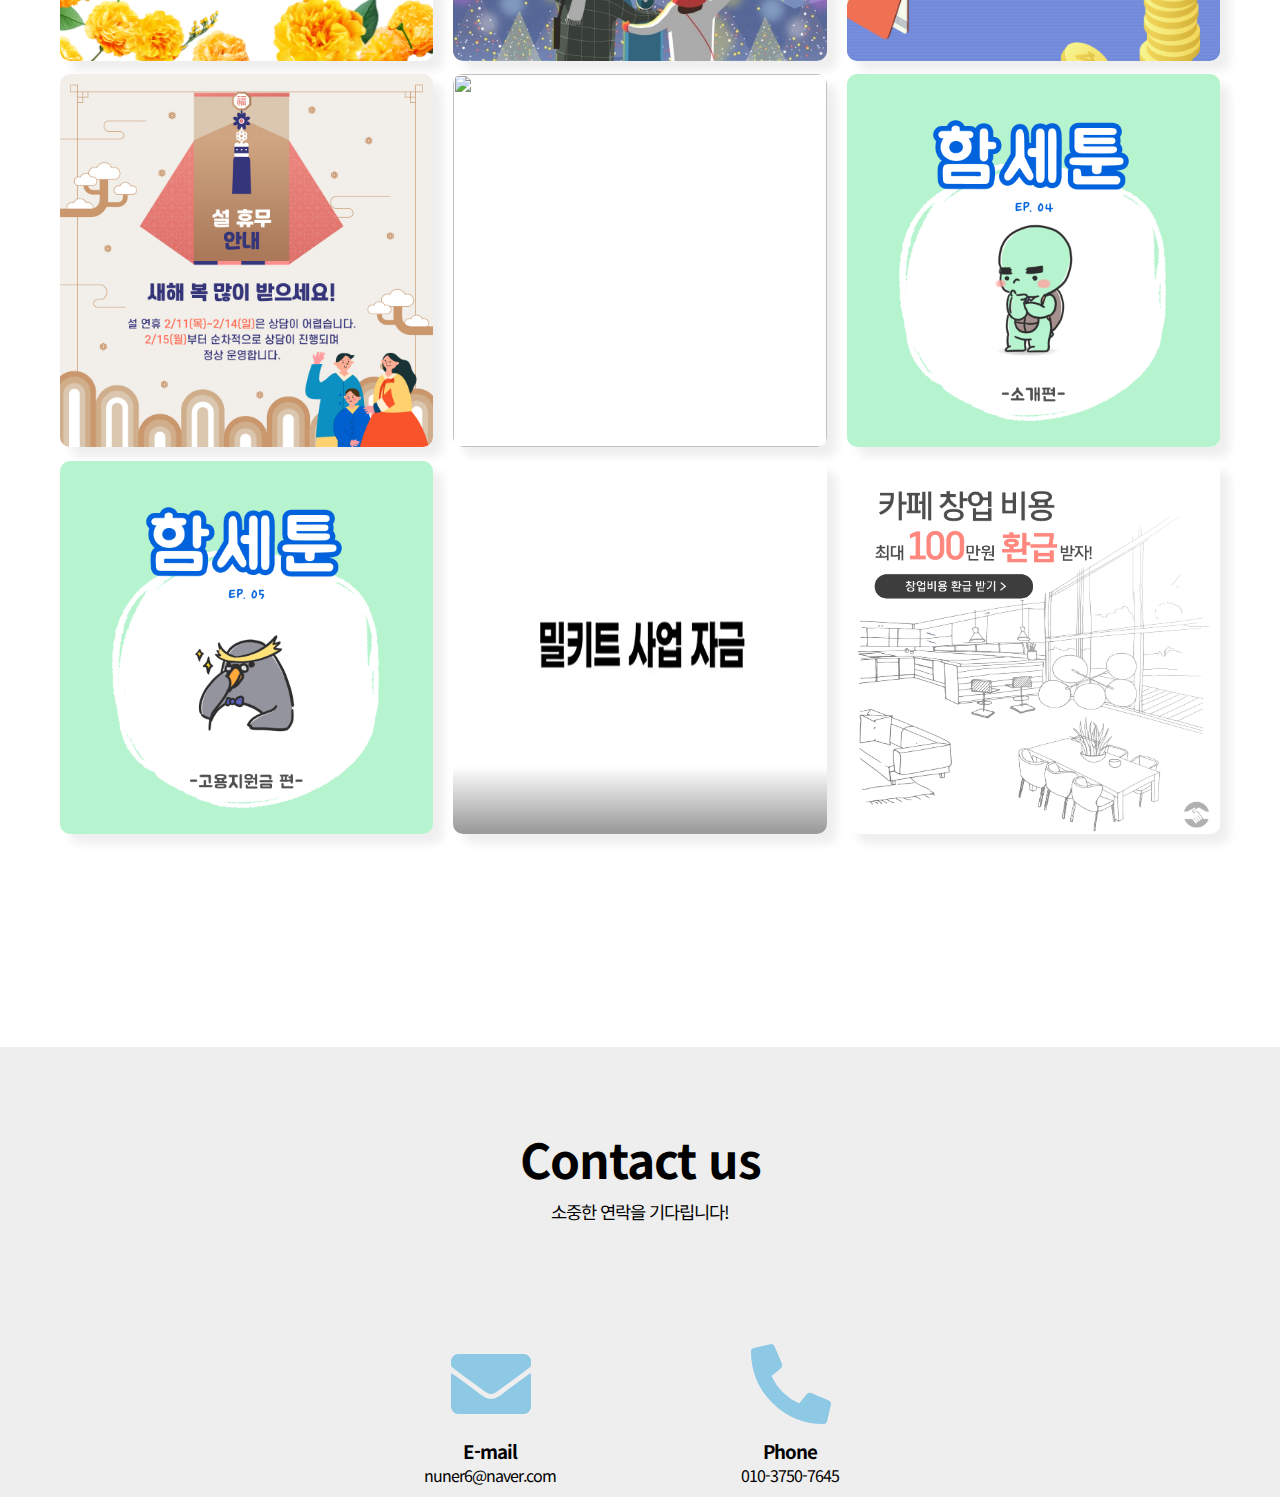
==== commit 70884634: "Add files via upload" ====
--- a/index.html
+++ b/index.html
@@ -145,8 +145,8 @@
 				<nav>
 					<a href="https://www.figma.com/proto/Uy6iWGlb81XHIiugzXkNtm/smembers?type=design&node-id=167-7218&t=Fb5WGXqCwdjoARdz-0&scaling=contain&page-id=400%3A6633" target="_blank">ProtoType</a>
 					<a href="https://www.figma.com/file/Uy6iWGlb81XHIiugzXkNtm/smembers?type=design&node-id=594-22178&mode=design&t=FEyuDhGes3vG5xGI-0" target="_blank">스토리보드 </a>		
-					<a href="images/wire.jpg">xxxxxxxxx</a>
-					<a href="hs.pdf">xxxxx</a>
+					<!--<a href="images/wire.jpg">xxxxxxxxx</a>
+					<a href="hs.pdf">xxxxx</a>-->
 				</nav>
 			</div>
 		</section>
@@ -184,8 +184,8 @@
 				</ul>
 				<nav>
 					<a href="https://ibtc.it/main" target="_blank">웹사이트</a>
-					<a href="images/PC1.jpg" target="_blank">서브페이지 </a>		
-					<a href="hs.pdf"  target="_blank">웹 기획서</a>
+					<a href="https://www.figma.com/file/Hk6OIC6AKRQ9EtHRHBcHJg/IBTC?type=design&node-id=1-281&mode=design&t=2q5Icf8TzYpKxkMY-0" target="_blank">랜딩페이지 기획서 </a>		
+					<!--<a href="hs.pdf"  target="_blank">웹 기획서</a>-->
 				</nav>
 			</div>
 		</section>
@@ -367,7 +367,7 @@
 			</div>
 			
 			<div>
-				<img src="images/8sm.jpg" alt="딜러 K">
+				<img src="images/dealer.jpg" alt="딜러 K">
 				<p>
 					<i class="fas fa-search"></i>
 					<b>자세히보기</b>
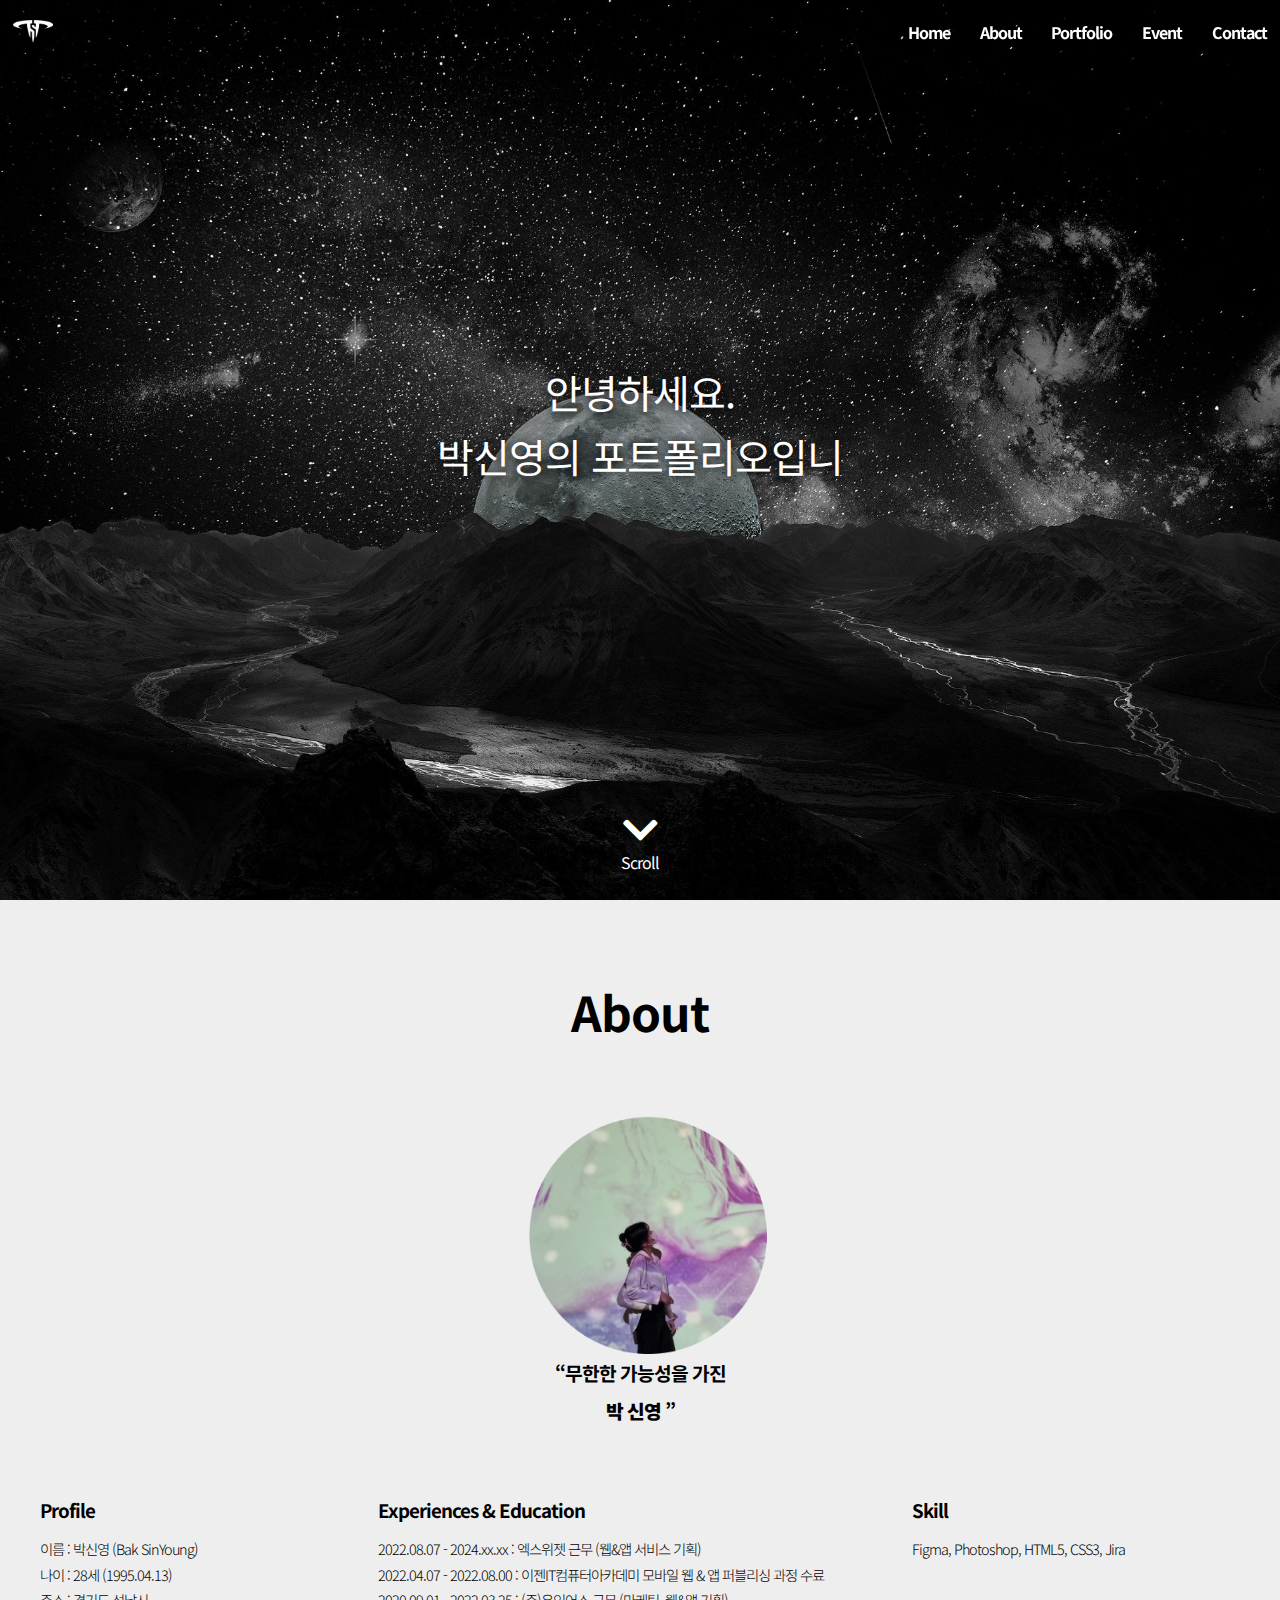
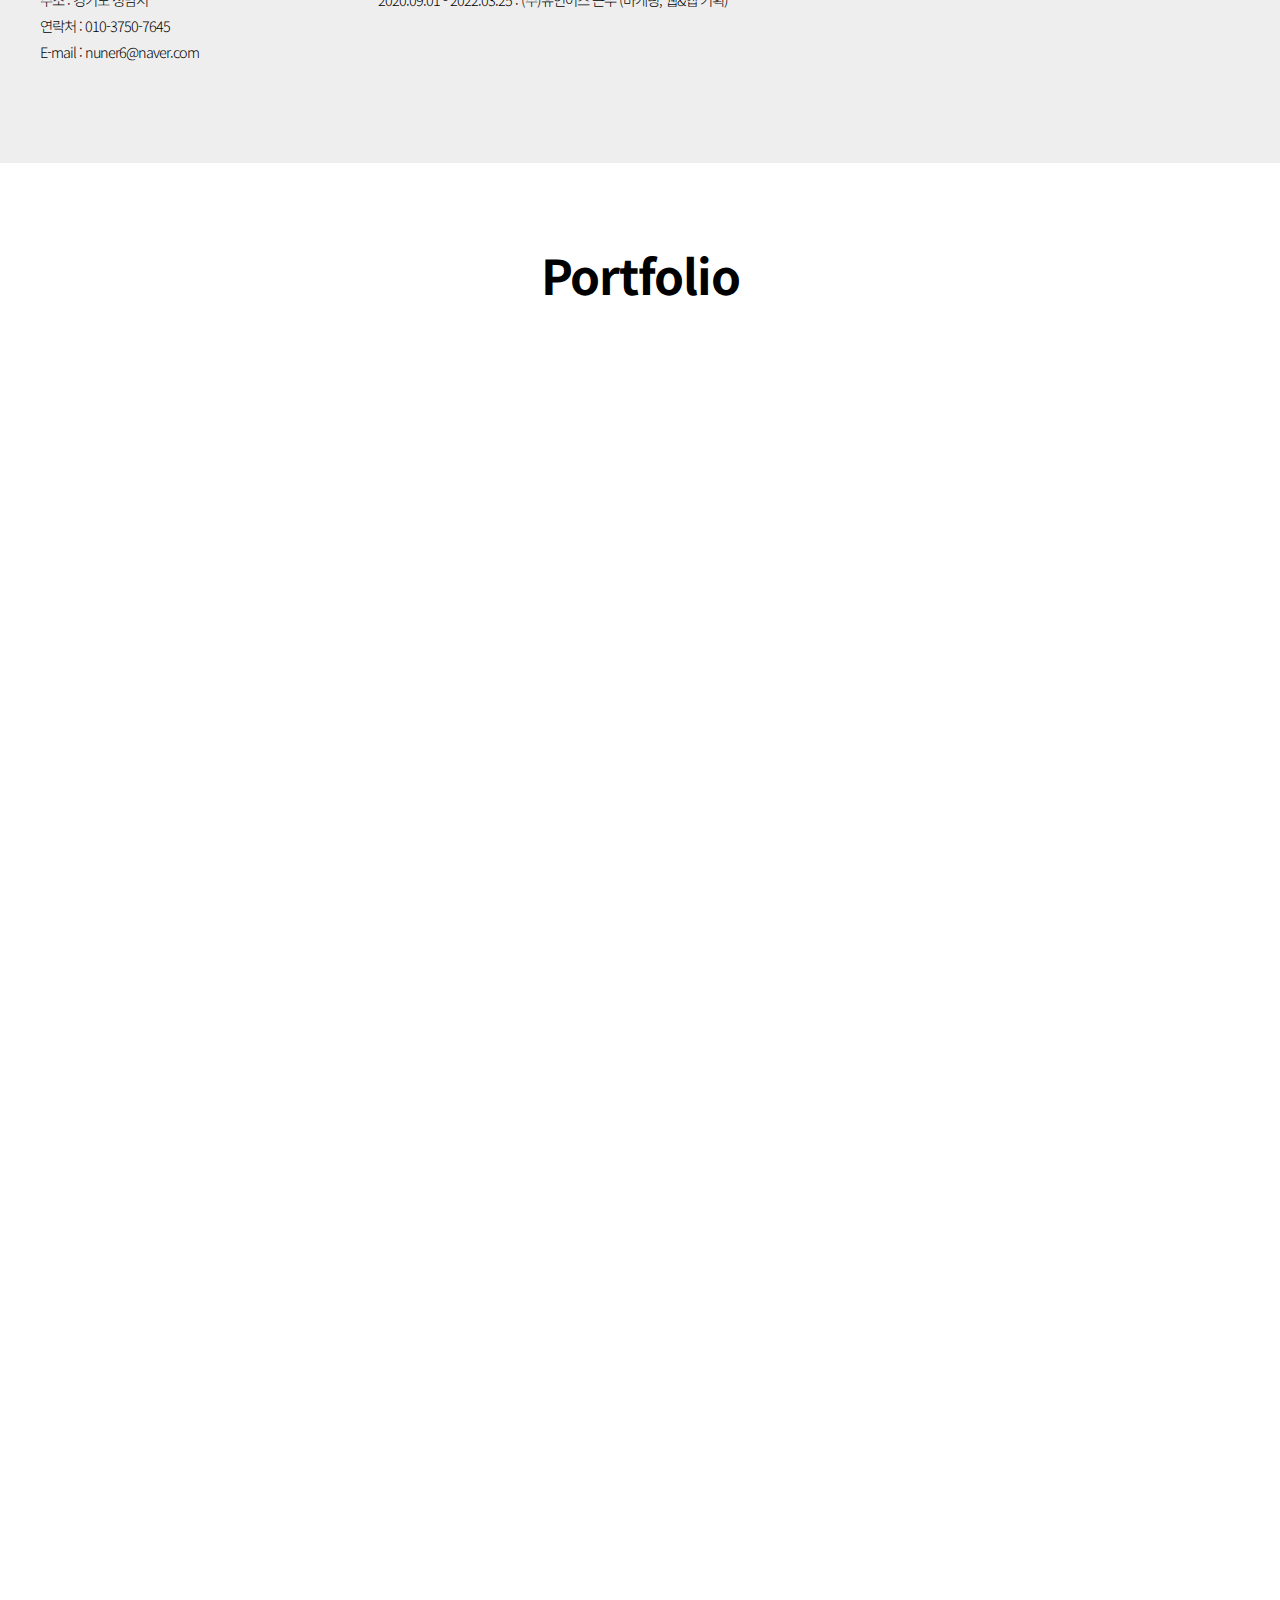
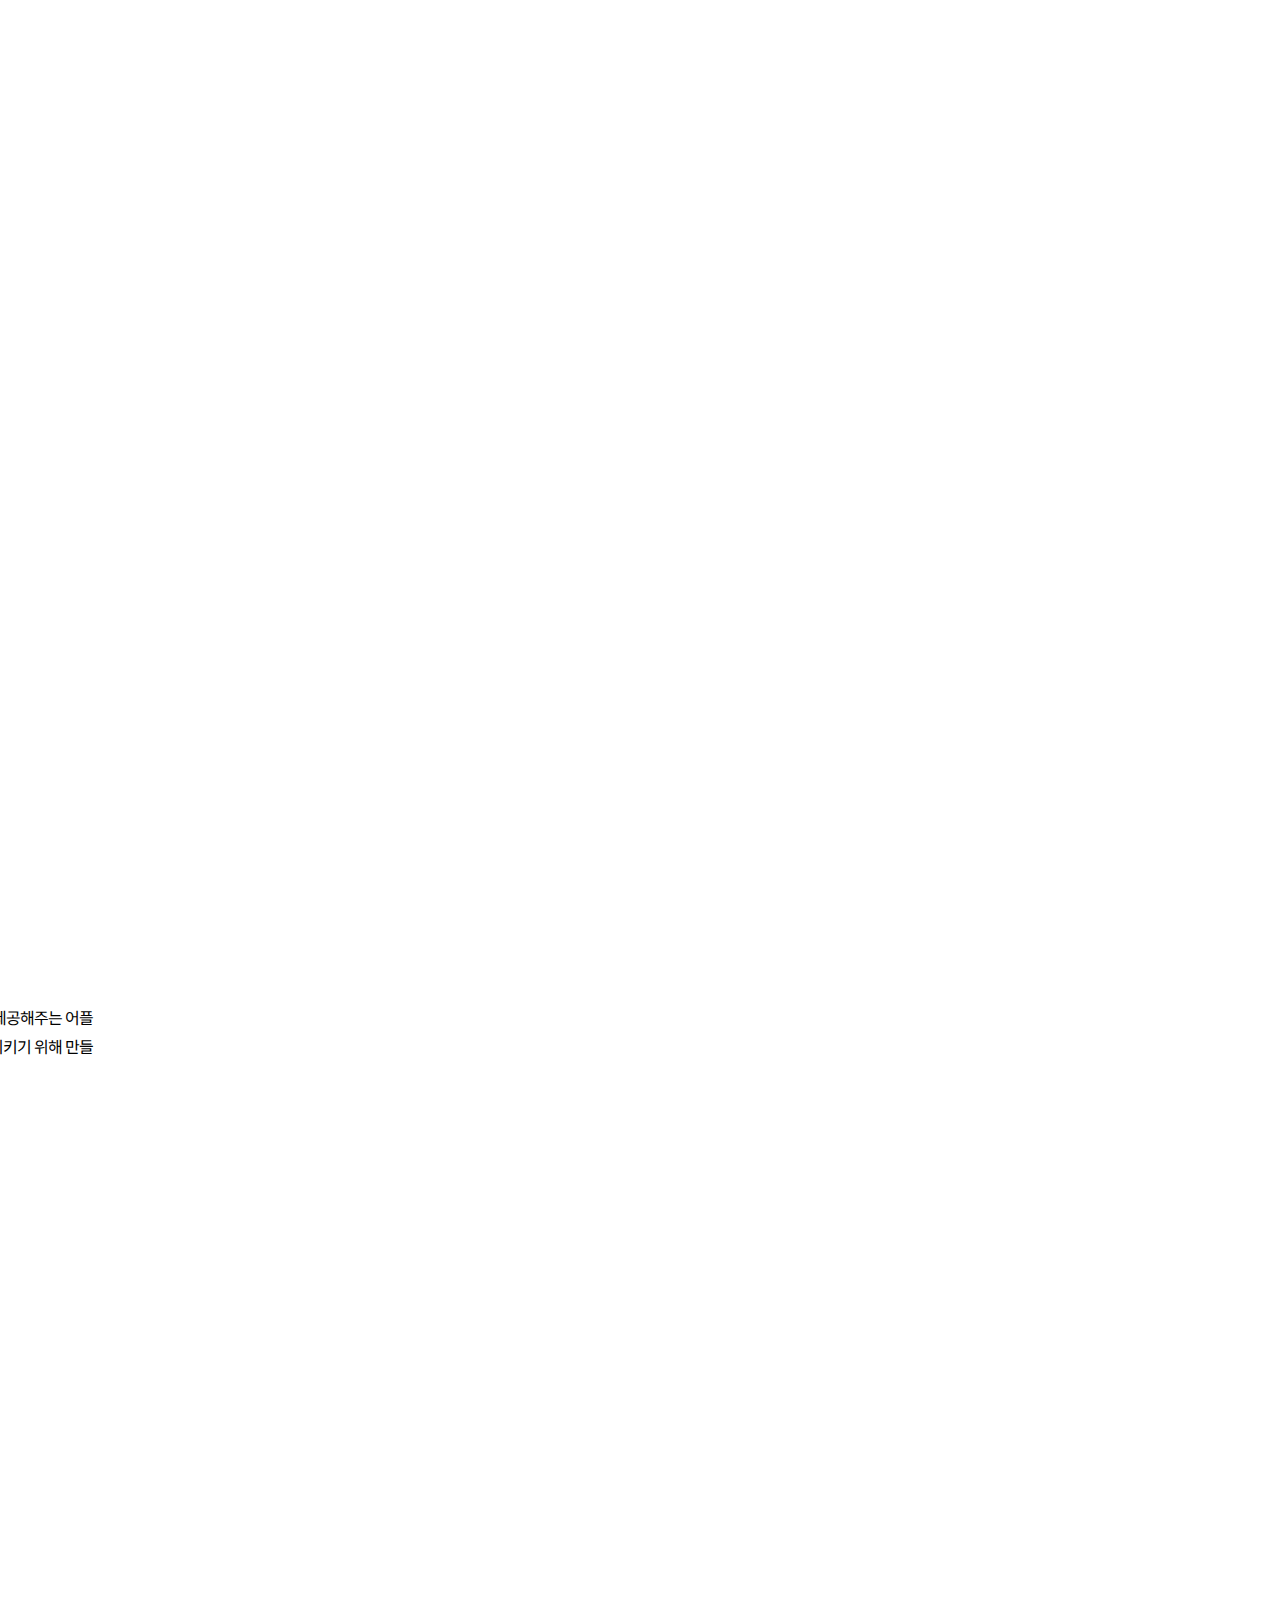
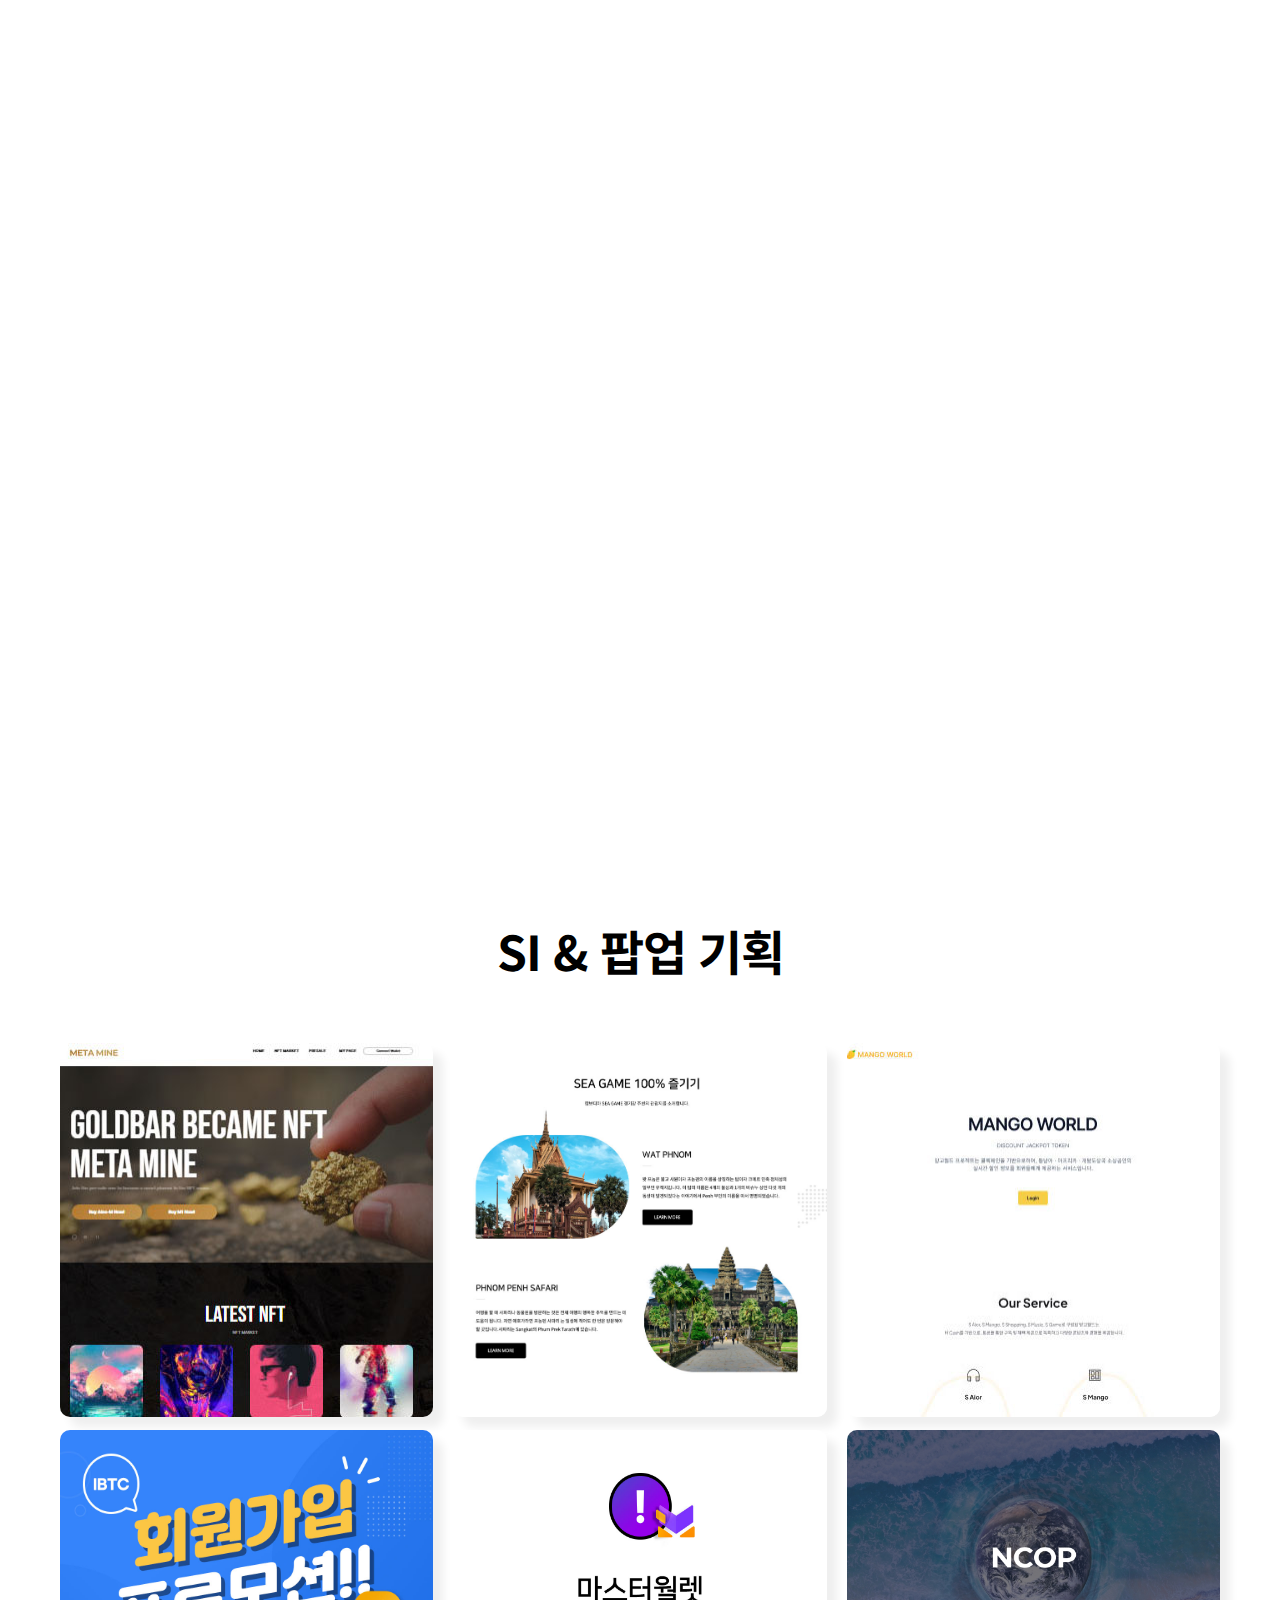
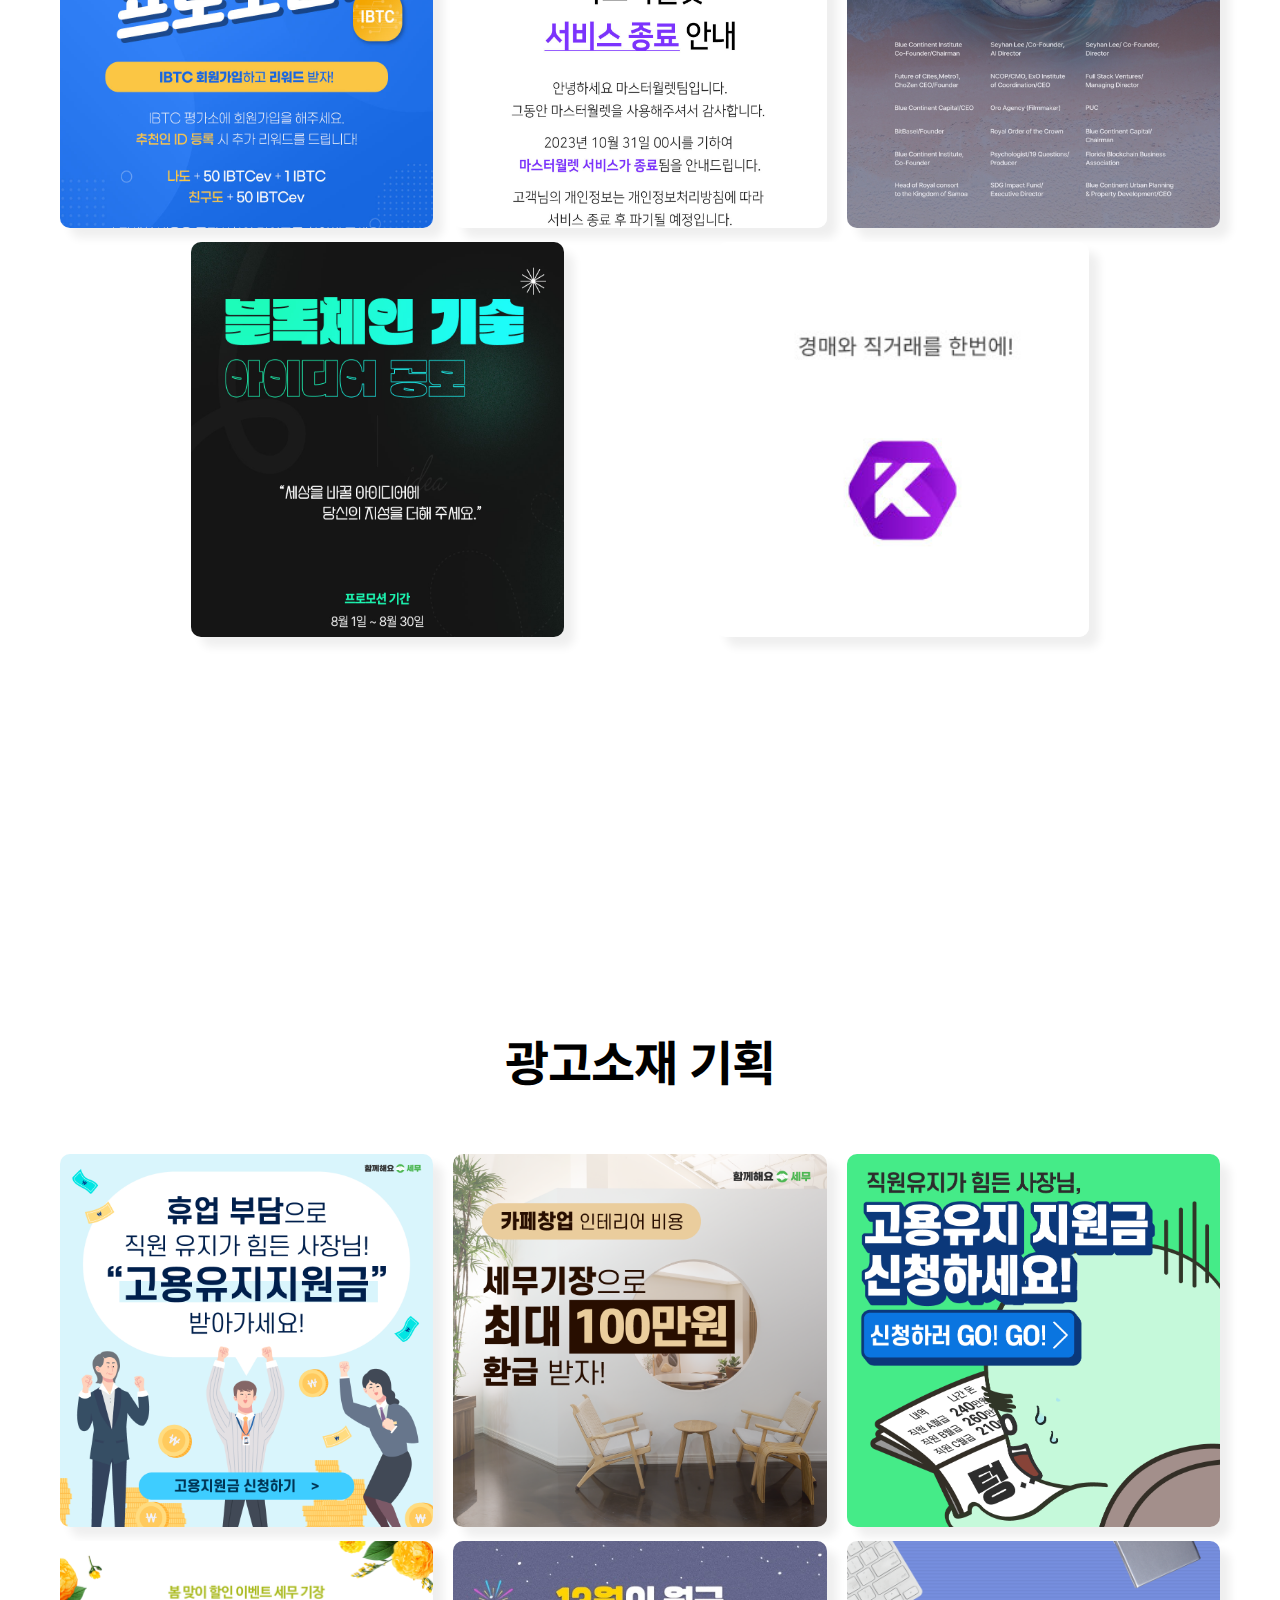
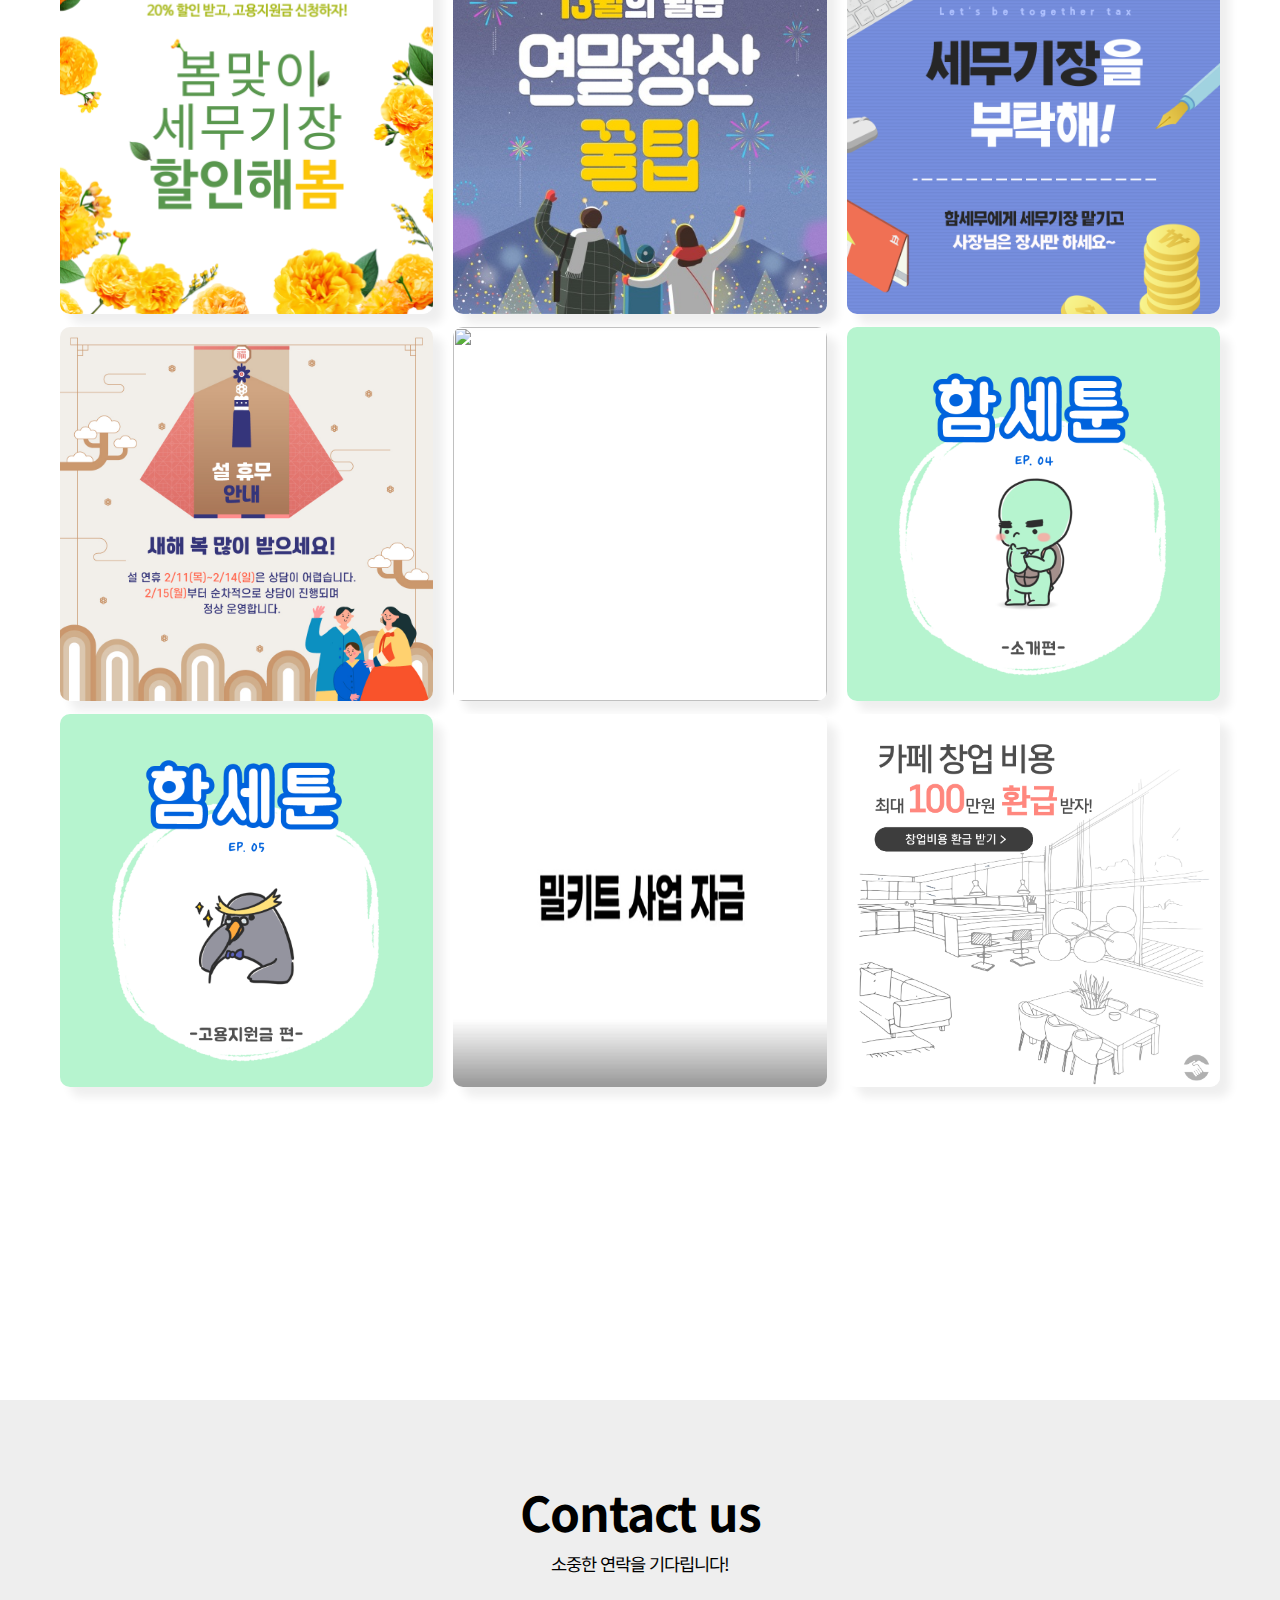
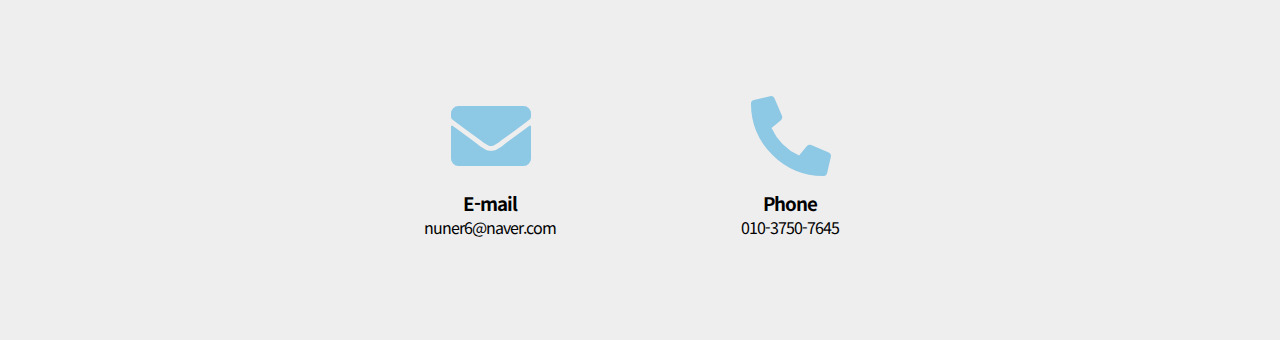
==== commit cee1e4d5: "Add files via upload" ====
--- a/index.html
+++ b/index.html
@@ -36,7 +36,7 @@
 	</header>
 	<section id="about" class="area">
 		<h2>About</h2>
-		<img src="images/me1.png" alt="이름">
+		<img src="images/mememe.png" alt="박신영">
 		<p>
 			<q>무한한 가능성을 가진 <br>
 			<b>박 신영</b>
@@ -219,8 +219,8 @@
 				</ul>
 				<nav>
 					<a href="http://ncop.io/index.html" target="_blank">NCOP 홈페이지</a>
-				<!--	<a href="images/Hinfo.jpg" target="_blank">함세무 안내서</a>
-					<a href="images/uinus_info.jpg" onclick="window.open(this.href, 'win1', 'top=50, left=500 , width=500, height=1000, toolbar=yes, scrollbars=no, resizable=yes'); return false;"   onkeypress="this.onclick()">유인어스 안내서</a>
+					<a href="https://www.figma.com/file/7wW8XioFITm7COXGLUGdTH/NCOP?type=design&node-id=9-181&mode=design&t=msBoB2uqKFukAKTB-0" target="_blank">NCOP Admin 기획</a>
+					<!--<a href="images/uinus_info.jpg" onclick="window.open(this.href, 'win1', 'top=50, left=500 , width=500, height=1000, toolbar=yes, scrollbars=no, resizable=yes'); return false;"   onkeypress="this.onclick()">유인어스 안내서</a>
 					-->
 				</nav>
 			</div>
--- a/css/portfolio.css
+++ b/css/portfolio.css
@@ -15,7 +15,8 @@
 a {text-decoration:none;}
 
 .area {
-	min-height:50vh; padding-top:11vh;
+	min-height:50vh; padding-top:11vh;   padding-bottom: 11vh;
+
 }
 
 
